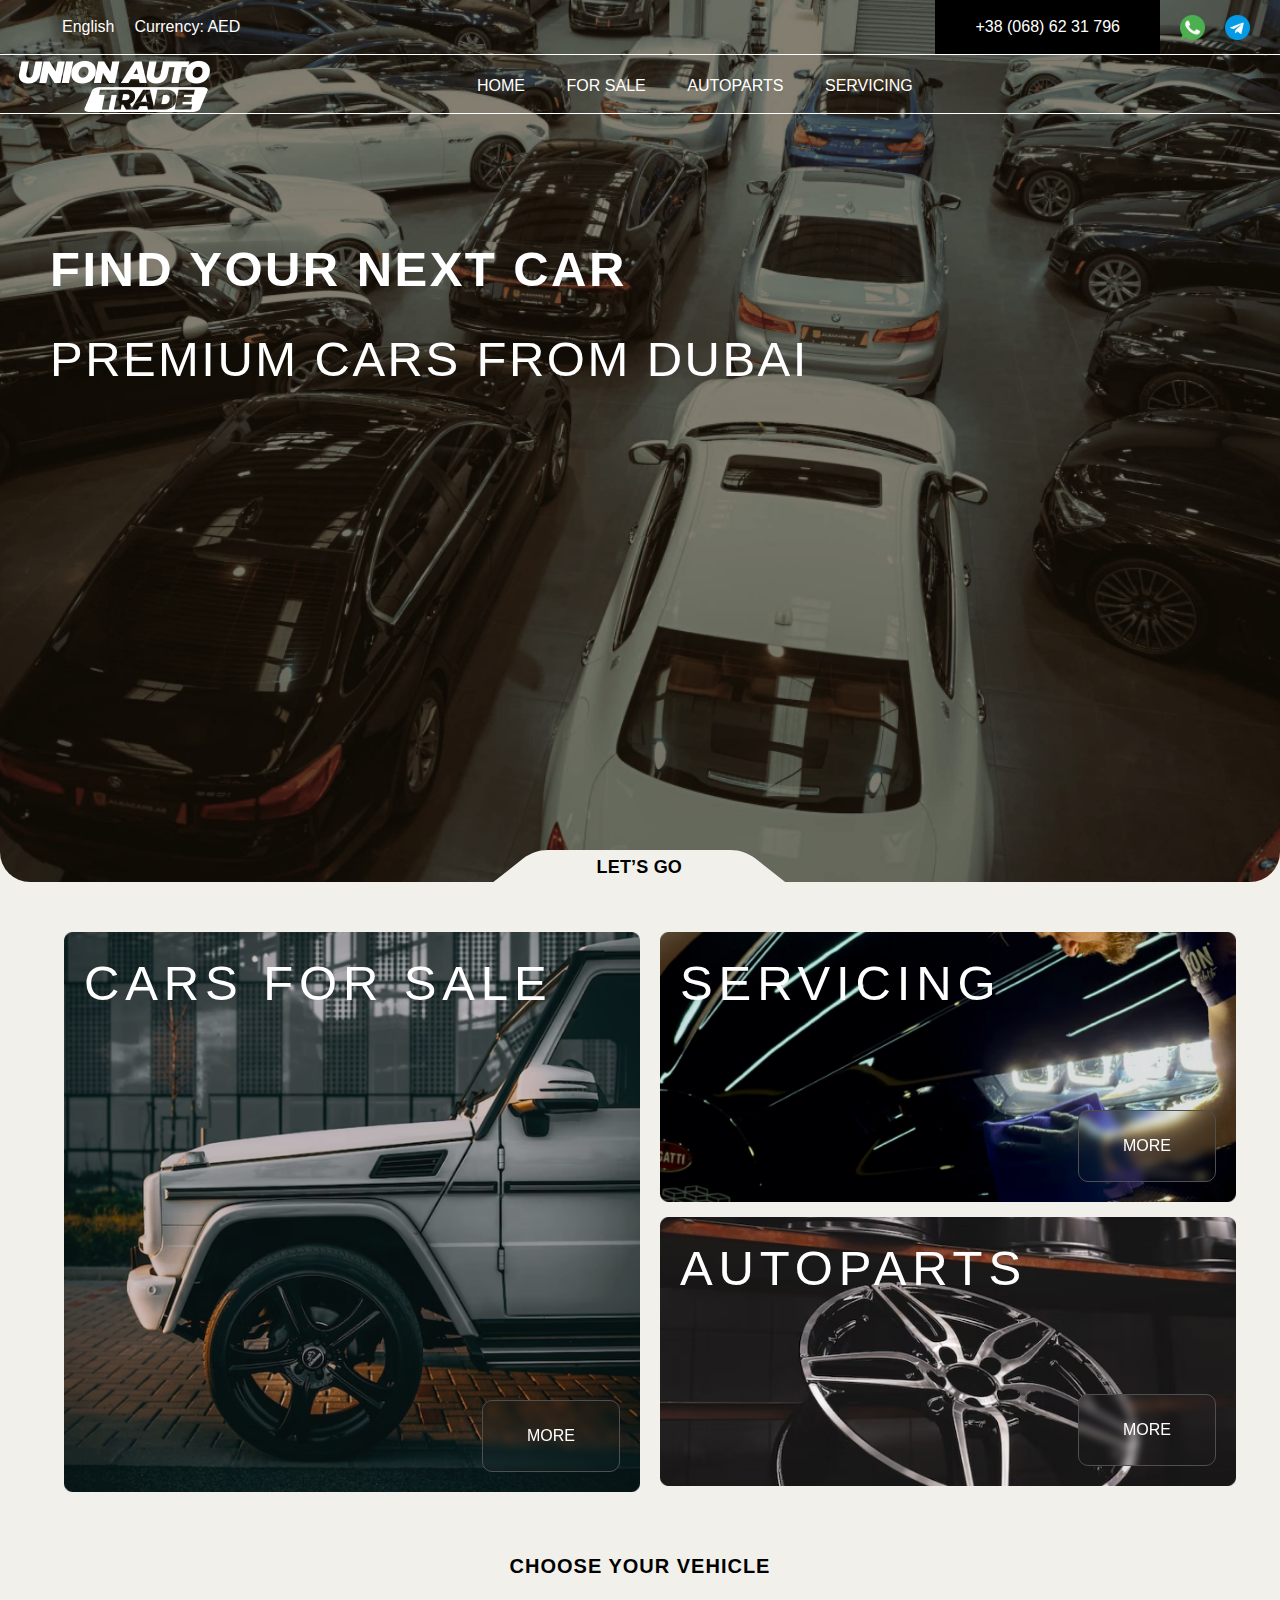
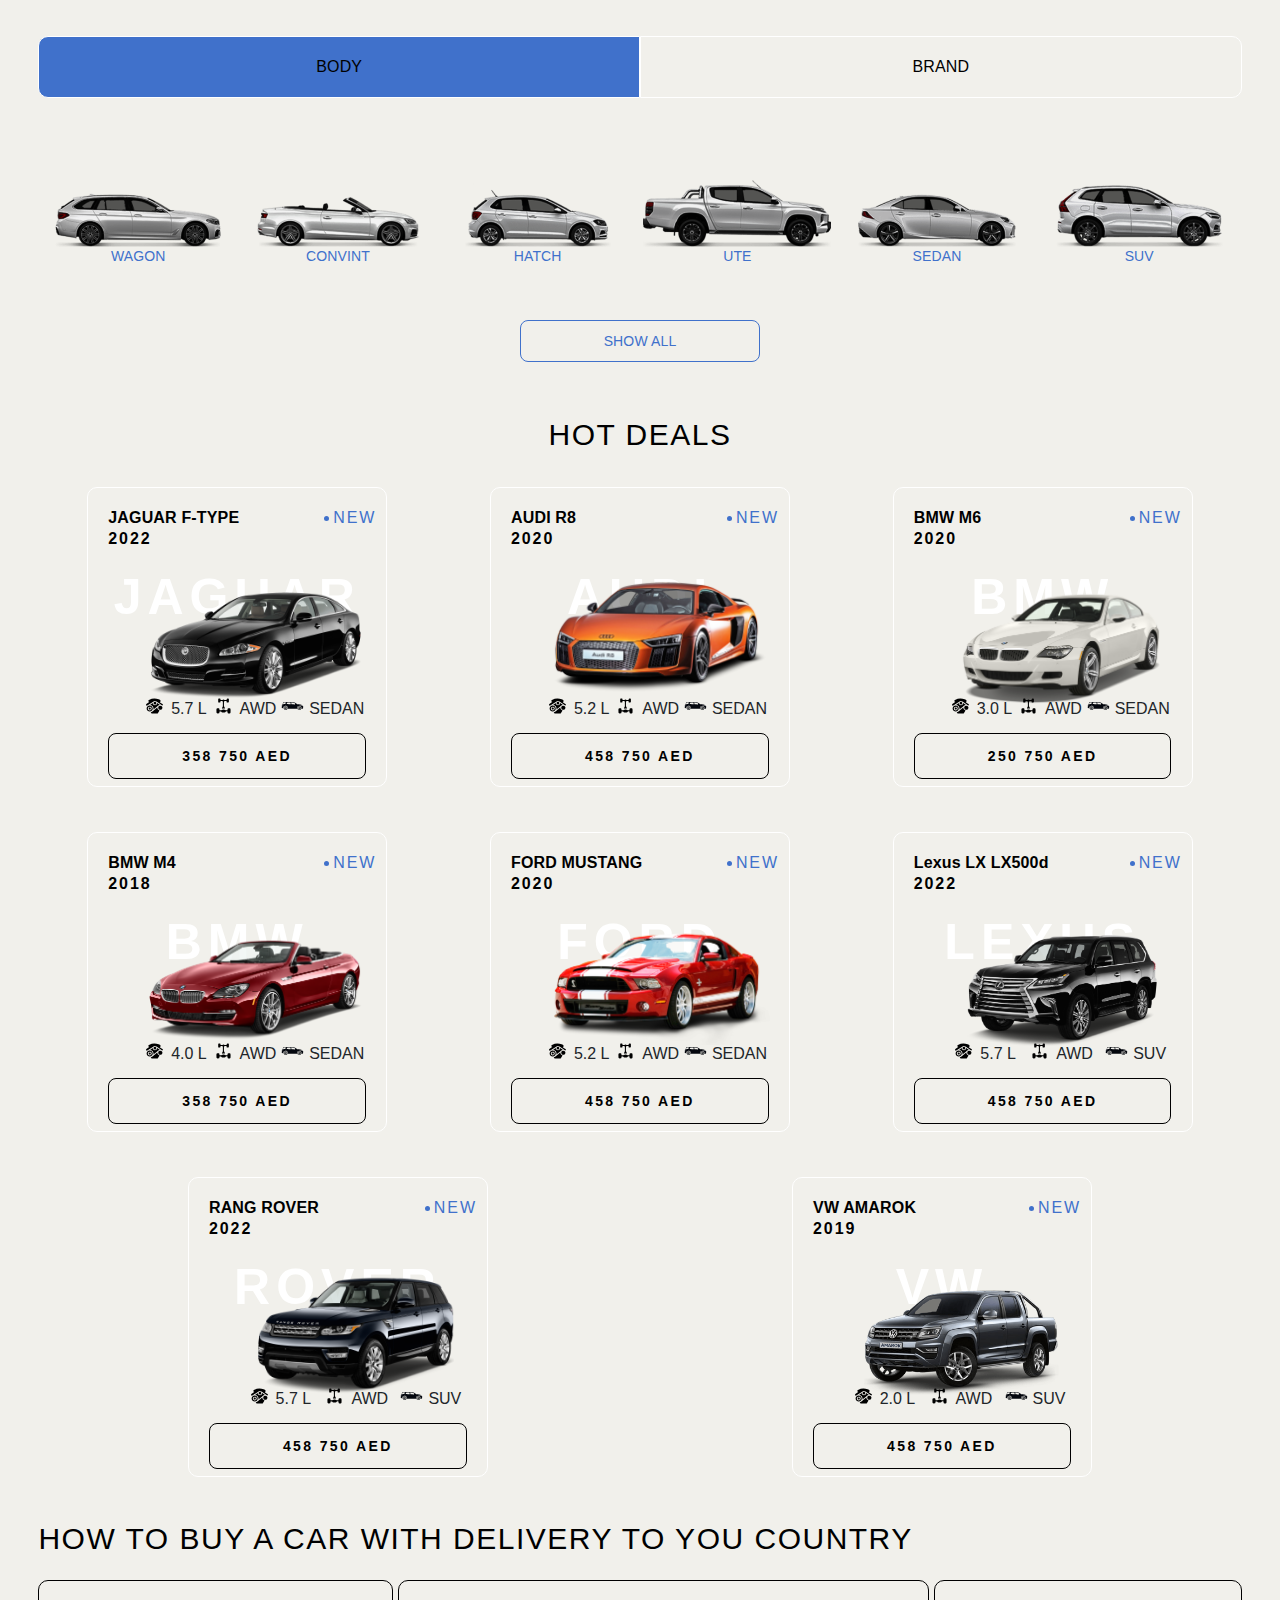
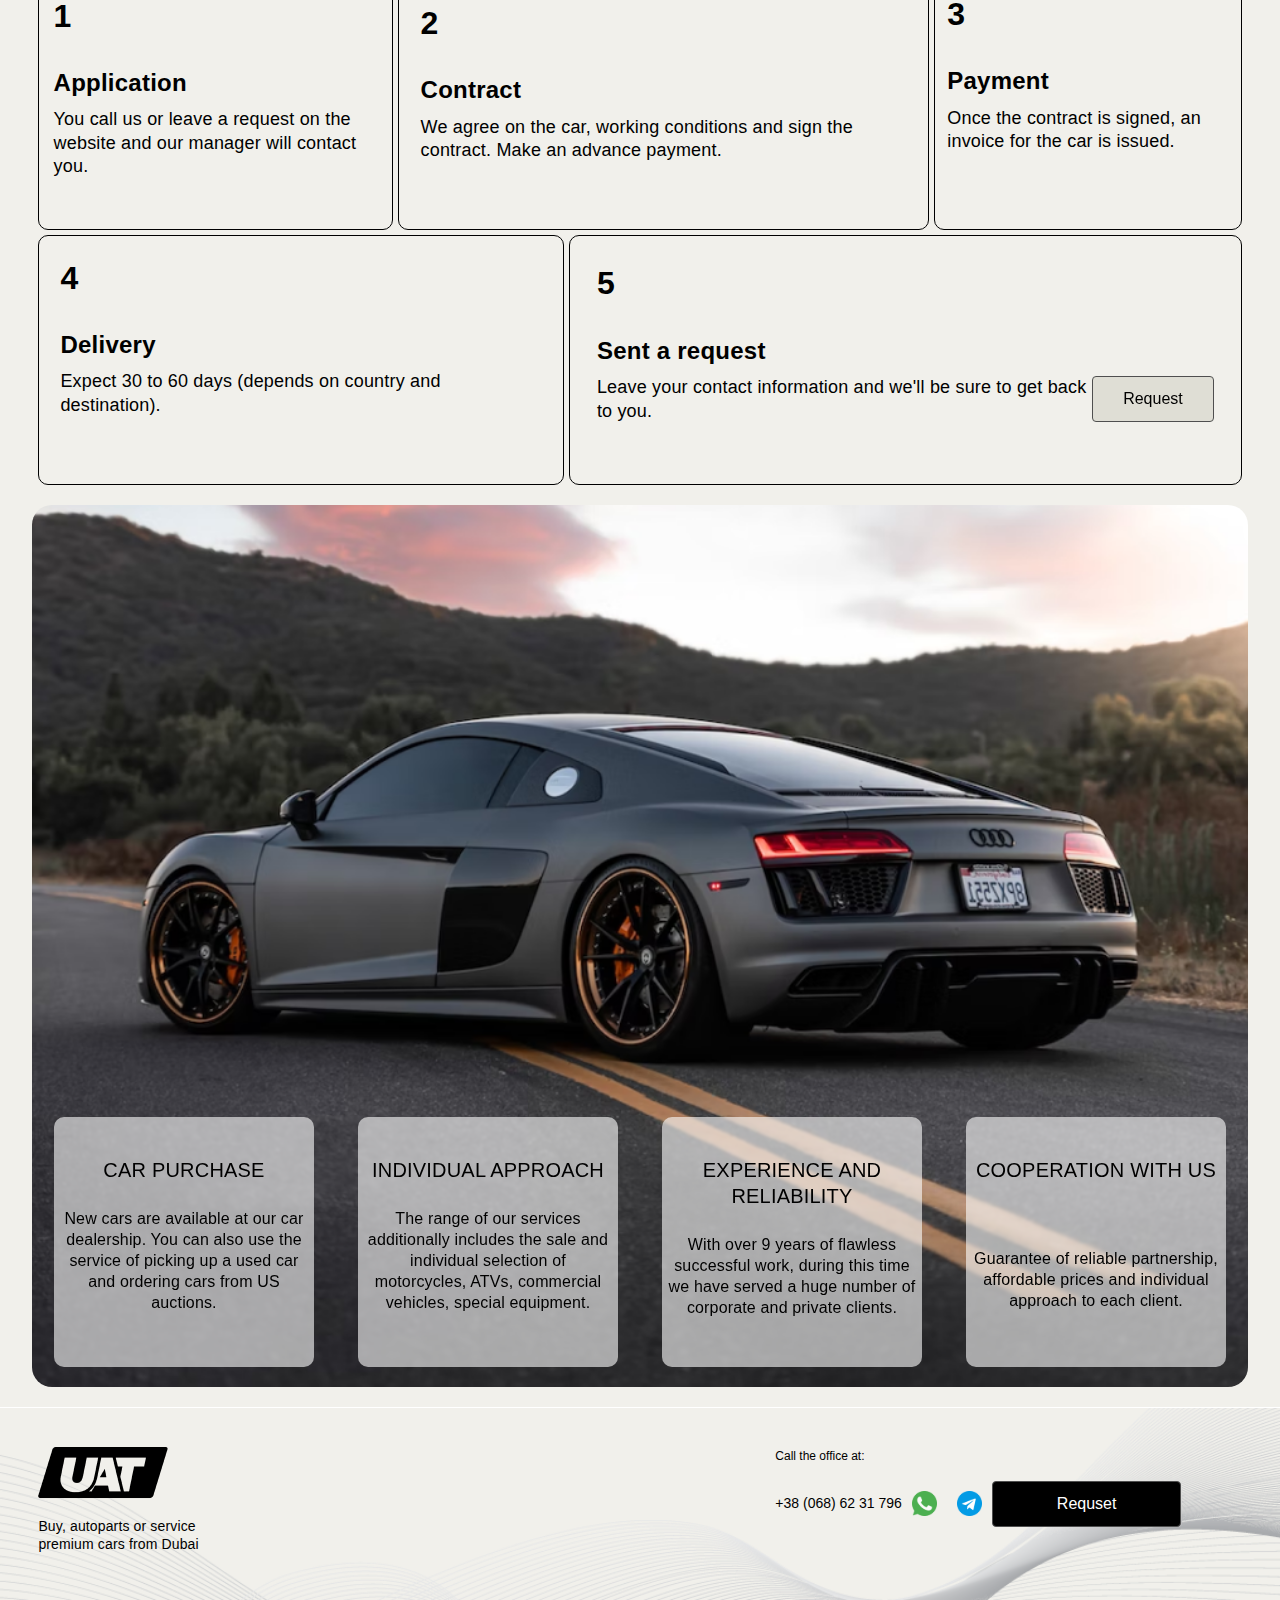
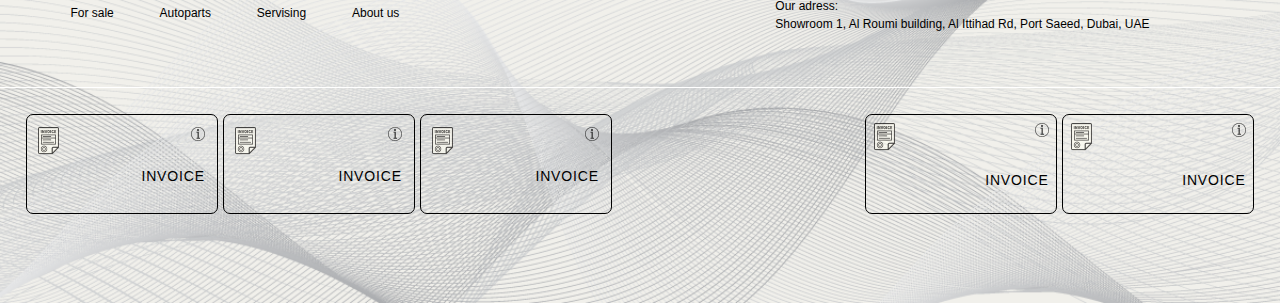
==== index.html @ e22a4a00 "upd" ====
<!DOCTYPE html>
<html lang="en">
  <head>
    <meta charset="UTF-8" />
    <meta name="viewport" content="width=device-width, initial-scale=1.0" />
    <title>Document</title>
    <link rel="stylesheet" href="./css/main.css" />
    <link rel="stylesheet" href="./bootstrap-5.0.2-dist/css/bootstrap.css" />
  </head>
  <body class="body_main">
    <!--Start first page  -->
    <div class="main_page">
      <!--start header  -->
      <header class="header_white">
        <div class="header_custom">
          <ul class="header_custom_nav">
            <li class="header_custom_item">English</li>
            <li class="header_custom_item">Currency: AED</li>
          </ul>
          <div class="header_custom_contact">
            <a class="custom_contact_number" href="tel:+380686231796"
              >+38 (068) 62 31 796</a
            >

            <img
              class="header_logo_whatsap"
              src="./image/main_baner/whatsapp_icon.svg"
              alt="WhatsAPP_logo"
            />
            <img
              class="header_logo_telegram"
              src="./image/main_baner/telegram_icon.svg"
              alt="Telegram_logo"
            />
          </div>
        </div>
        <div class="header_page">
          <nav class="navbar navbar-expand-lg navbar-light">
            <div class="container-fluid">
              <button
                class="navbar-toggler"
                type="button"
                data-bs-toggle="collapse"
                data-bs-target="#navbarTogglerDemo03"
                aria-controls="navbarTogglerDemo03"
                aria-expanded="false"
                aria-label="Переключатель навигации"
              >
                <span class="navbar-toggler-icon"></span>
              </button>
              <a class="navbar-brand" href="#"
                ><img src="./image/main_baner/header_logo.png" alt=""
              /></a>
              <div class="collapse navbar-collapse" id="navbarTogglerDemo03">
                <ul class="navbar-nav me-auto mb-2 mb-lg-0">
                  <li class="nav-item">
                    <a class="nav-link" href="./index.html">HOME</a>
                  </li>
                  <li class="nav-item">
                    <a class="nav-link" href="./for_sale.html">FOR SALE</a>
                  </li>
                  <li class="nav-item">
                    <a class="nav-link" href="./car_parts.html">AUTOPARTS</a>
                  </li>
                  <li class="nav-item">
                    <a class="nav-link" href="./servising.html">SERVICING</a>
                  </li>
                </ul>
              </div>
            </div>
          </nav>
        </div>
      </header>
      <!--The end of header  -->
      <section class="main_baner">
        <div class="div">
          <p class="main_baner_title">FIND YOUR NEXT CAR</p>
          <p class="main_baner_desc">PREMIUM CARS FROM DUBAI</p>
        </div>
        <div class="box">
          <div class="main_baner_box">
            <img
              class="main_baner_logo"
              src="./image/main_baner/logo.svg"
              alt=""
            />
            <p class="baner_logo_text">LET’S GO</p>
          </div>
        </div>
      </section>
    </div>
    <section class="second_baner">
      <div class="second_baner_card">
        <p class="second_baner_card_text">CARS FOR SALE</p>
        <a class="second_baner_card_btn" href="./for_sale.html">MORE</a>
        <img
          class="second_baner_card_img"
          src="./image/Second_section/GL.png"
          alt=""
        />
        <!-- <img
          class="second_baner_card_mobile"
          src="./image/Second_section/glmobile.png"
          alt=""
        /> -->
      </div>
      <div class="second_baner_card_box">
        <div class="second_baner_card">
          <p class="second_baner_card_text">SERVICING</p>
          <a class="second_baner_card_btn" href="./servising.html">MORE</a>
          <img
            class="second_baner_card_img"
            src="./image/Second_section/light.png"
            alt=""
          />
          <!-- <img
            class="second_baner_card_mobile"
            src="./image/Second_section/light_mob.png"
            alt=""
          /> -->
        </div>
        <div class="second_baner_card">
          <p class="second_baner_card_text">AUTOPARTS</p>
          <a class="second_baner_card_btn" href="./car_parts.html">MORE</a>
          <img
            class="second_baner_card_img"
            src="./image/Second_section/wheel.png"
            alt=""
          />
          <!-- <img
            class="second_baner_card_mobile"
            src="./image/Second_section/wheel_mob.png"
            alt=""
          /> -->
        </div>
      </div>
    </section>
    <!-- the end of first page -->
    <!-- start the second page -->
    <section class="choose_type">
      <p class="choose_type_title">CHOOSE YOUR VEHICLE</p>
      <div class="choose_type_nav">
        <a name="A1" class="choose_type_body" href="">BODY </a>
        <a class="choose_type_brand" href="">BRAND</a>
      </div>
      <div class="choose_type_body_box">
        <div class="body_type">
          <img
            class="body_type_img"
            src="./image/choose_you/wagon.png"
            alt=""
          />
          <p class="body_type_desc">WAGON</p>
        </div>
        <div class="body_type">
          <img
            class="body_type_img"
            src="./image/choose_you/cabri.png"
            alt=""
          />
          <p class="body_type_desc">CONVINT</p>
        </div>
        <div class="body_type">
          <img
            class="body_type_img"
            src="./image/choose_you/Hatch.png"
            alt=""
          />
          <p class="body_type_desc">HATCH</p>
        </div>
        <div class="body_type">
          <img class="body_type_img" src="./image/choose_you/HTE.png" alt="" />
          <p class="body_type_desc">UTE</p>
        </div>
        <div class="body_type">
          <img
            class="body_type_img"
            src="./image/choose_you/sedan.png"
            alt=""
          />
          <p class="body_type_desc">SEDAN</p>
        </div>
        <div class="body_type">
          <img class="body_type_img" src="./image/choose_you/suv.png" alt="" />
          <p class="body_type_desc">SUV</p>
        </div>
      </div>
      <!--  -->
      <a class="choose_type_btn" href="">SHOW ALL</a>
    </section>
    <!--  -->
    <!--  -->
    <!--  -->
    <section name="hot_deals" class="hot_deals">
      <p class="hot_deals_title">HOT DEALS</p>
      <div class="hot_deals_box">
        <!--  -->
        <div class="hot_deals_card">
          <p class="hot_deals_card_title">JAGUAR F-TYPE</p>
          <p class="hot_deals_card_year">2022</p>
          <p class="hot_deals_card_brand">JAGUAR</p>
          <img
            class="hot_deals_img"
            src="./image/hot_deals/jaguar.png"
            alt=""
          />
          <ul class="hot_deals_char">
            <li class="hot_deals_char_item1">5.7 L</li>
            <li class="hot_deals_char_item2">AWD</li>
            <li class="hot_deals_char_item3">SEDAN</li>
          </ul>
          <a class="hot_deals_btn" href="">358 750 AED</a>

          <div class="hot_deals_condition">
            <img
              class="hot_deals_cond_logo"
              src="./image/hot_deals/logo.svg"
              alt=""
            />
            <p class="hot_deals_cond_title">NEW</p>
          </div>
        </div>
        <!--  -->
        <div class="hot_deals_card">
          <p class="hot_deals_card_title">AUDI R8</p>
          <p class="hot_deals_card_year">2020</p>
          <p class="hot_deals_card_brand">AUDI</p>
          <img
            class="hot_deals_img"
            src="./image/hot_deals/audi-r8.png"
            alt=""
          />
          <ul class="hot_deals_char">
            <li class="hot_deals_char_item1">5.2 L</li>
            <li class="hot_deals_char_item2">AWD</li>
            <li class="hot_deals_char_item3">SEDAN</li>
          </ul>
          <a class="hot_deals_btn" href="./card_audi.html">458 750 AED</a>

          <div class="hot_deals_condition">
            <img
              class="hot_deals_cond_logo"
              src="./image/hot_deals/logo.svg"
              alt=""
            />
            <p class="hot_deals_cond_title">NEW</p>
          </div>
        </div>
        <!--  -->
        <div class="hot_deals_card">
          <p class="hot_deals_card_title">BMW M6</p>
          <p class="hot_deals_card_year">2020</p>
          <p class="hot_deals_card_brand">BMW</p>
          <img class="hot_deals_img" src="./image/hot_deals/BMW-6.png" alt="" />
          <ul class="hot_deals_char">
            <li class="hot_deals_char_item1">3.0 L</li>
            <li class="hot_deals_char_item2">AWD</li>
            <li class="hot_deals_char_item3">SEDAN</li>
          </ul>
          <a class="hot_deals_btn" href="">250 750 AED</a>

          <div class="hot_deals_condition">
            <img
              class="hot_deals_cond_logo"
              src="./image/hot_deals/logo.svg"
              alt=""
            />
            <p class="hot_deals_cond_title">NEW</p>
          </div>
        </div>
        <!--  -->
        <div class="hot_deals_card">
          <p class="hot_deals_card_title">BMW M4</p>
          <p class="hot_deals_card_year">2018</p>
          <p class="hot_deals_card_brand">BMW</p>
          <img
            class="hot_deals_img"
            src="./image/hot_deals/BMW m4.png"
            alt=""
          />
          <ul class="hot_deals_char">
            <li class="hot_deals_char_item1">4.0 L</li>
            <li class="hot_deals_char_item2">AWD</li>
            <li class="hot_deals_char_item3">SEDAN</li>
          </ul>
          <a class="hot_deals_btn" href="">358 750 AED</a>

          <div class="hot_deals_condition">
            <img
              class="hot_deals_cond_logo"
              src="./image/hot_deals/logo.svg"
              alt=""
            />
            <p class="hot_deals_cond_title">NEW</p>
          </div>
        </div>
        <!--  -->
        <div class="hot_deals_card">
          <p class="hot_deals_card_title">FORD MUSTANG</p>
          <p class="hot_deals_card_year">2020</p>
          <p class="hot_deals_card_brand">FORD</p>
          <img
            class="hot_deals_img"
            src="./image/hot_deals/MUSTANG.png"
            alt=""
          />
          <ul class="hot_deals_char">
            <li class="hot_deals_char_item1">5.2 L</li>
            <li class="hot_deals_char_item2">AWD</li>
            <li class="hot_deals_char_item3">SEDAN</li>
          </ul>
          <a class="hot_deals_btn" href="">458 750 AED</a>

          <div class="hot_deals_condition">
            <img
              class="hot_deals_cond_logo"
              src="./image/hot_deals/logo.svg"
              alt=""
            />
            <p class="hot_deals_cond_title">NEW</p>
          </div>
        </div>
        <!--  -->
        <div class="hot_deals_card">
          <p class="hot_deals_card_title">Lexus LX LX500d</p>
          <p class="hot_deals_card_year">2022</p>
          <p class="hot_deals_card_brand">LEXUS</p>
          <img class="hot_deals_img" src="./image/hot_deals/LEXUS.png" alt="" />
          <ul class="hot_deals_char">
            <li class="hot_deals_char_item1">5.7 L</li>
            <li class="hot_deals_char_item2">AWD</li>
            <li class="hot_deals_char_item3">SUV</li>
          </ul>
          <a class="hot_deals_btn" href="./card_lexus.html">458 750 AED</a>

          <div class="hot_deals_condition">
            <img
              class="hot_deals_cond_logo"
              src="./image/hot_deals/logo.svg"
              alt=""
            />
            <p class="hot_deals_cond_title">NEW</p>
          </div>
        </div>
        <!--  -->
        <div class="hot_deals_card">
          <p class="hot_deals_card_title">RANG ROVER</p>
          <p class="hot_deals_card_year">2022</p>
          <p class="hot_deals_card_brand">ROVER</p>
          <img class="hot_deals_img" src="./image/hot_deals/REN2.png" alt="" />
          <ul class="hot_deals_char">
            <li class="hot_deals_char_item1">5.7 L</li>
            <li class="hot_deals_char_item2">AWD</li>
            <li class="hot_deals_char_item3">SUV</li>
          </ul>
          <a class="hot_deals_btn" href="">458 750 AED</a>

          <div class="hot_deals_condition">
            <img
              class="hot_deals_cond_logo"
              src="./image/hot_deals/logo.svg"
              alt=""
            />
            <p class="hot_deals_cond_title">NEW</p>
          </div>
        </div>
        <!--  -->
        <div class="hot_deals_card">
          <p class="hot_deals_card_title">VW AMAROK</p>
          <p class="hot_deals_card_year">2019</p>
          <p class="hot_deals_card_brand">VW</p>
          <img
            class="hot_deals_img"
            src="./image/hot_deals/aMAROK.png"
            alt=""
          />
          <ul class="hot_deals_char">
            <li class="hot_deals_char_item1">2.0 L</li>
            <li class="hot_deals_char_item2">AWD</li>
            <li class="hot_deals_char_item3">SUV</li>
          </ul>
          <a class="hot_deals_btn" href="">458 750 AED</a>

          <div class="hot_deals_condition">
            <img
              class="hot_deals_cond_logo"
              src="./image/hot_deals/logo.svg"
              alt=""
            />
            <p class="hot_deals_cond_title">NEW</p>
          </div>
        </div>
      </div>
    </section>
    <!--  -->
    <!--  -->
    <!--  -->
    <section class="masseratti">
      <!-- <h1>hello</h1> -->
      <!-- <img class="maseratti" src="./image/maseratti/1.jpg" alt="" /> -->
    </section>
    <section class="buyer_conditions">
      <p class="buyer_conditions_title">
        How to buy a car with delivery to YOU country
      </p>

      <div class="buyer_conditions_box">
        <div class="buyer_conditions_card1">
          <p class="buyer_conditions_card_num">1</p>
          <p class="buyer_conditions_card_title">Application</p>
          <p class="buyer_conditions_card_desc">
            You call us or leave a request on the website and our manager will
            contact you.
          </p>
        </div>
        <div class="buyer_conditions_card2">
          <p class="buyer_conditions_card_num">2</p>
          <p class="buyer_conditions_card_title">Contract</p>
          <p class="buyer_conditions_card_desc">
            We agree on the car, working conditions and sign the contract. Make
            an advance payment.
          </p>
        </div>
        <div class="buyer_conditions_card3">
          <p class="buyer_conditions_card_num">3</p>
          <p class="buyer_conditions_card_title">Payment</p>
          <p class="buyer_conditions_card_desc">
            Once the contract is signed, an invoice for the car is issued.
          </p>
        </div>
        <div class="buyer_conditions_card4">
          <p class="buyer_conditions_card_num">4</p>
          <p class="buyer_conditions_card_title">Delivery</p>
          <p class="buyer_conditions_card_desc">
            Expect 30 to 60 days (depends on country and destination).
          </p>
        </div>
        <div class="buyer_conditions_card5">
          <p class="buyer_conditions_card_num">5</p>
          <p class="buyer_conditions_card_title">Sent a request</p>
          <div class="buyer_conditions_card_nav">
            <p class="buyer_conditions_card_desc">
              Leave your contact information and we'll be sure to get back to
              you.
            </p>
            <!-- <a class="card_nav_btn" href="">LEAVE A REQUEST</a> -->
            <!--  -->
            <div class="form_register">
              <button
                type="button"
                class="btn btn-primary"
                data-bs-toggle="modal"
                data-bs-target="#exampleModal"
                data-bs-whatever="@fat"
              >
                Request
              </button>

              <div
                class="modal fade"
                id="exampleModal"
                tabindex="-1"
                aria-labelledby="exampleModalLabel"
                aria-hidden="true"
              >
                <div class="modal-dialog">
                  <div class="modal-content">
                    <div class="modal-header">
                      <h5 class="modal-title" id="exampleModalLabel">
                        <img src="./image/footer/uat trade 2 3.png" alt="" />
                      </h5>
                      <button
                        type="button"
                        class="btn-close"
                        data-bs-dismiss="modal"
                        aria-label="Закрыть"
                      ></button>
                    </div>
                    <div class="modal-body">
                      <form class="form_valid">
                        <input
                          class="input"
                          type="text"
                          placeholder="Name"
                          required
                          pattern="^[а-яА-Я]+$"
                        />
                        <input
                          class="input"
                          type="text"
                          placeholder="+380__ __ __ ___"
                          required
                          pattern="^\+380\d{9}$"
                        />

                        <input
                          type="email"
                          placeholder="Enter email address"
                          minlength="6"
                          maxlength="26"
                          pattern="^[^@]+@[^@]+\.[^@]+$"
                          required
                        />

                        <button class="input_btn">Request</button>
                      </form>
                    </div>
                  </div>
                </div>
              </div>
            </div>
            <!--  -->
          </div>
        </div>
      </div>
    </section>
    <section class="other_conditions">
      <div class="other_conditions_destop">
        <div class="other_conditions_box">
          <p class="other_conditions_title">CAR PURCHASE</p>
          <p class="other_conditions_desc">
            New cars are available at our car dealership. You can also use the
            service of picking up a used car and ordering cars from US auctions.
          </p>
        </div>
        <div class="other_conditions_box">
          <p class="other_conditions_title">INDIVIDUAL APPROACH</p>
          <p class="other_conditions_desc">
            The range of our services additionally includes the sale and
            individual selection of motorcycles, ATVs, commercial vehicles,
            special equipment.
          </p>
        </div>
        <div class="other_conditions_box">
          <p class="other_conditions_title">EXPERIENCE AND RELIABILITY</p>
          <p class="other_conditions_desc">
            With over 9 years of flawless successful work, during this time we
            have served a huge number of corporate and private clients.
          </p>
        </div>
        <div class="other_conditions_box">
          <p class="other_conditions_title">COOPERATION WITH US</p>
          <p class="other_conditions_desc">
            Guarantee of reliable partnership, affordable prices and individual
            approach to each client.
          </p>
        </div>
      </div>
      <div class="other_conditions_mobile">
        <div class="accordion" id="accordionExample">
          <div class="accordion-item">
            <h2 class="accordion-header" id="headingOne">
              <button
                class="accordion-button"
                type="button"
                data-bs-toggle="collapse"
                data-bs-target="#collapseOne"
                aria-expanded="false"
                aria-controls="collapseOne"
              >
                CAR PURCHASE
              </button>
            </h2>
            <div
              id="collapseOne"
              class="accordion-collapse collapse"
              aria-labelledby="headingOne"
              data-bs-parent="#accordionExample"
            >
              <div class="accordion-body">
                New cars are available at our car dealership. You can also use
                the service of picking up a used car and ordering cars from US
                auctions.
              </div>
            </div>
          </div>
          <div class="accordion-item">
            <h2 class="accordion-header" id="headingTwo">
              <button
                class="accordion-button collapsed"
                type="button"
                data-bs-toggle="collapse"
                data-bs-target="#collapseTwo"
                aria-expanded="false"
                aria-controls="collapseTwo"
              >
                INDIVIDUAL APPROACH
              </button>
            </h2>
            <div
              id="collapseTwo"
              class="accordion-collapse collapse"
              aria-labelledby="headingTwo"
              data-bs-parent="#accordionExample"
            >
              <div class="accordion-body">
                The range of our services additionally includes the sale and
                individual selection of motorcycles, ATVs, commercial vehicles,
                special equipment.
              </div>
            </div>
          </div>
          <div class="accordion-item">
            <h2 class="accordion-header" id="headingTwo">
              <button
                class="accordion-button collapsed"
                type="button"
                data-bs-toggle="collapse"
                data-bs-target="#collapseTwo"
                aria-expanded="false"
                aria-controls="collapseTwo"
              >
                EXPERIENCE
              </button>
            </h2>
            <div
              id="collapseTwo"
              class="accordion-collapse collapse"
              aria-labelledby="headingTwo"
              data-bs-parent="#accordionExample"
            >
              <div class="accordion-body">
                With over 9 years of flawless successful work, during this time
                we have served a huge number of corporate and private clients.
              </div>
            </div>
          </div>
          <div class="accordion-item">
            <h2 class="accordion-header" id="headingThree">
              <button
                class="accordion-button collapsed"
                type="button"
                data-bs-toggle="collapse"
                data-bs-target="#collapseThree"
                aria-expanded="false"
                aria-controls="collapseThree"
              >
                COOPERATION
              </button>
            </h2>
            <div
              id="collapseThree"
              class="accordion-collapse collapse"
              aria-labelledby="headingThree"
              data-bs-parent="#accordionExample"
            >
              <div class="accordion-body">
                Guarantee of reliable partnership, affordable prices and
                individual approach to each client.
              </div>
            </div>
          </div>
        </div>
      </div>
    </section>
    <footer class="footer">
      <div class="footer_information">
        <div class="footer_information_nav">
          <img
            class="footer_information_logo"
            src="./image/footer/uat trade 2 3.png"
            alt=""
          />
          <p class="footer_information_desc">
            Buy, autoparts or service <br />premium cars from Dubai
          </p>
          <ul class="footer_information_nav">
            <li class="footer_nav_item">
              <a href="./for_sale.html"> For sale</a>
            </li>
            <li class="footer_nav_item">
              <a href="./car_parts.html">Autoparts</a>
            </li>
            <li class="footer_nav_item">
              <a href="./servising.html">Servising</a>
            </li>
            <li class="footer_nav_item"><a href="./index.html">About us</a></li>
          </ul>
        </div>
        <div class="footer_contact">
          <p class="footer_contact_text">Call the office at:</p>
          <div class="footer_custom_contact">
            <p class="footer_contact_number">+38 (068) 62 31 796</p>
            <img
              class="footer_logo_whatsap"
              src="./image/main_baner/whatsapp_icon.svg"
              alt="WhatsAPP_logo"
            />
            <img
              class="footer_logo_telegram"
              src="./image/main_baner/telegram_icon.svg"
              alt="Telegram_logo"
            />
            <div class="form_register_footer">
              <button
                type="button"
                class="btn btn-primary"
                data-bs-toggle="modal"
                data-bs-target="#exampleModal"
                data-bs-whatever="@fat"
                class="card_nav_btn"
              >
                Requset
              </button>

              <div
                class="modal fade"
                id="exampleModal"
                tabindex="-1"
                aria-labelledby="exampleModalLabel"
                aria-hidden="true"
              >
                <div class="modal-dialog">
                  <div class="modal-content">
                    <div class="modal-header">
                      <h5 class="modal-title" id="exampleModalLabel">
                        <img src="./image/footer/uat trade 2 3.png" alt="" />
                      </h5>
                      <button
                        type="button"
                        class="btn-close"
                        data-bs-dismiss="modal"
                        aria-label="Закрыть"
                      ></button>
                    </div>
                    <!--  -->
                    <div class="modal-body">
                      <!--  -->
                      <form class="form_valid">
                        <input
                          class="input"
                          type="text"
                          placeholder="Name"
                          required
                          pattern="^[а-яА-Я]+$"
                        />
                        <input
                          class="input"
                          type="text"
                          placeholder="+380__ __ __ ___"
                          required
                          pattern="^\+380\d{8}$"
                        />

                        <input
                          type="email"
                          placeholder="Enter email address"
                          minlength="6"
                          maxlength="26"
                          pattern="^[^@]+@[^@]+\.[^@]+$"
                          required
                        />

                        <button class="input_btn">Request</button>
                      </form>
                      <!--  -->
                    </div>
                  </div>
                </div>
              </div>
            </div>
          </div>
          <p class="footer_contact_addres">
            Our adress: <br />
            Showroom 1, Al Roumi building, Al Ittihad Rd, Port Saeed, Dubai, UAE
          </p>
        </div>
      </div>
      <div class="footer_card_box">
        <div class="footer_card_payment">
          <div class="footer_card">
            <div class="footer_logo_box">
              <img
                class="footer_invoice_logo"
                src="./image/footer/image 7.png"
                alt=""
              />
              <img
                class="footer_info_logo"
                src="./image/footer/image 10.png"
                alt=""
              />
            </div>
            <p class="footer_card_title">INVOICE</p>
          </div>
          <div class="footer_card">
            <div class="footer_logo_box">
              <img
                class="footer_invoice_logo"
                src="./image/footer/image 7.png"
                alt=""
              />
              <img
                class="footer_info_logo"
                src="./image/footer/image 10.png"
                alt=""
              />
            </div>
            <p class="footer_card_title">INVOICE</p>
          </div>
          <div class="footer_card">
            <div class="footer_logo_box">
              <img
                class="footer_invoice_logo"
                src="./image/footer/image 7.png"
                alt=""
              />
              <img
                class="footer_info_logo"
                src="./image/footer/image 10.png"
                alt=""
              />
            </div>
            <p class="footer_card_title">INVOICE</p>
          </div>
        </div>
        <!--  -->
        <!--  -->
        <div class="footer_card_app">
          <!--  -->
          <!--  -->
          <div class="footer_card">
            <div class="footer_logo_box">
              <img
                class="footer_invoice_logo"
                src="./image/footer/image 7.png"
                alt=""
              />
              <img
                class="footer_info_logo"
                src="./image/footer/image 10.png"
                alt=""
              />
            </div>
            <p class="footer_card_title">INVOICE</p>
          </div>
          <!--  -->
          <!--  -->
          <div class="footer_card">
            <div class="footer_logo_box">
              <img
                class="footer_invoice_logo"
                src="./image/footer/image 7.png"
                alt=""
              />
              <img
                title="ghhhh"
                class="footer_info_logo"
                src="./image/footer/image 10.png"
                alt=""
              />
            </div>
            <p class="footer_card_title">INVOICE</p>
          </div>
          <!--  -->
        </div>
      </div>
    </footer>
    <script src="./bootstrap-5.0.2-dist/js/bootstrap.js"></script>
  </body>
</html>
---- css/main.css ----
@charset "UTF-8";
@import url("https://fonts.cdnfonts.com/css/eurostile-extended");
* {
  list-style: none;
  padding: 0;
  margin: 0;
  box-sizing: border-box !important;
  list-style-type: none !important;
  text-decoration: none !important;
}

.other_conditions .accordion {
  width: 100vw;
}
.other_conditions .accordion-item {
  -webkit-backdrop-filter: blur(4px);
          backdrop-filter: blur(4px);
  background-color: rgba(255, 255, 255, 0.01);
  border: 1px solid #4f4f4f;
}
.other_conditions .accordion-button:not(.collapsed) {
  color: white;
  -webkit-backdrop-filter: blur(4px);
          backdrop-filter: blur(4px);
  background-color: rgba(87, 83, 83, 0.01);
  box-shadow: none;
}
.other_conditions .accordion-button {
  position: relative;
  display: flex;
  align-items: center;
  width: 100%;
  padding: 1rem 1.25rem;
  font-size: 1rem;
  color: white;
  text-align: center;
  -webkit-backdrop-filter: blur(4px);
          backdrop-filter: blur(4px);
  background-color: rgba(81, 80, 75, 0.1);
  border: 0;
}
.other_conditions .accordion-body {
  color: white;
  text-align: left;
}

.acordeon_filter_for_sale .accordion {
  width: 100vw;
}
.acordeon_filter_for_sale .accordion-item {
  -webkit-backdrop-filter: blur(4px);
          backdrop-filter: blur(4px);
  background-color: rgba(255, 255, 255, 0.01);
  border: 1px solid #4f4f4f;
}
.acordeon_filter_for_sale .accordion-button:not(.collapsed) {
  color: black;
  -webkit-backdrop-filter: blur(4px);
          backdrop-filter: blur(4px);
  background-color: rgba(87, 83, 83, 0.01);
  box-shadow: none;
}
.acordeon_filter_for_sale .accordion-button {
  position: relative;
  display: flex;
  align-items: center;
  width: 100%;
  padding: 1rem 1.25rem;
  font-size: 1rem;
  color: black;
  text-align: center;
  -webkit-backdrop-filter: blur(4px);
          backdrop-filter: blur(4px);
  background-color: rgba(81, 80, 75, 0.1);
  border: 0;
}
.acordeon_filter_for_sale .accordion-body {
  color: black;
  text-align: left;
}

.main_goods_card .r-30 {
  border-radius: 30px;
}
.main_goods_card .carousel-control-prev {
  top: 80%;
  left: 75%;
  width: 50px;
  height: 30px;
  background: #4f4f4f;
  opacity: 0.5;
}
.main_goods_card .carousel-control-next {
  top: 80%;
  right: 5%;
  width: 50px;
  height: 30px;
  background: #4f4f4f;
  opacity: 0.5;
}

.form_register .form_valid, .form_register_footer .form_valid {
  display: flex;
  flex-direction: column;
  align-items: end;
}
.form_register .form_valid .input_btn, .form_register_footer .form_valid .input_btn {
  cursor: pointer;
  border: 1px solid black;
  border-radius: 10px;
  color: white;
  -webkit-backdrop-filter: blur(4px);
          backdrop-filter: blur(4px);
  background-color: rgba(255, 255, 255, 0.01);
  padding: 10px 25px;
}
.form_register .form_valid input, .form_register_footer .form_valid input {
  width: 100%;
  outline: none;
  margin: 10px 0;
  border: 1px solid black !important;
  border-radius: 10px;
  padding: 20px 0px 20px 25px;
  font-style: "Eurostile Extended", sans-serif !important;
}
.form_register .form_valid input:focus, .form_register_footer .form_valid input:focus {
  box-shadow: 0 10px 10px -10px, 0 10px 10px -10px black;
}
.form_register .form_valid input:valid, .form_register_footer .form_valid input:valid {
  border: 2px solid green !important;
}
.form_register .form_valid input:focus:invalid, .form_register_footer .form_valid input:focus:invalid {
  border: 2px solid #e30a17 !important;
}
.form_register .modal-title, .form_register_footer .modal-title {
  color: white;
}
.form_register .btn, .form_register_footer .btn {
  color: black !important;
  background-color: #f1f0eb !important;
  border: 1px solid transparent;
}
.form_register .btn-primary, .form_register_footer .btn-primary {
  color: black !important;
  -webkit-backdrop-filter: blur(6px) !important;
          backdrop-filter: blur(6px) !important;
  background-color: rgba(153, 149, 127, 0.2) !important;
  border-color: black;
  border: 1px solid #4f4f4f !important;
  padding: 10px 30px !important;
}
.form_register .btn-close, .form_register_footer .btn-close {
  box-sizing: content-box;
  width: 1em;
  height: 1em;
  padding: 0.25em 0.25em;
  color: white !important;
  border: 0;
  border-radius: 0.25rem;
  opacity: 1;
}
.form_register .modal-content, .form_register_footer .modal-content {
  display: flex;
  flex-direction: column;
  width: 100%;
  -webkit-backdrop-filter: blur(4px) !important;
          backdrop-filter: blur(4px) !important;
  background-color: rgba(81, 80, 75, 0.2) !important;
  border: 1px solid rgba(0, 0, 0, 0.2);
  border-radius: 30px;
}

.form_register_footer .btn {
  color: white !important;
  background-color: black !important;
}
.form_register_footer .btn-primary {
  color: white !important;
  padding: 10px 5vw !important;
}

.body_main {
  display: grid;
  grid-template-columns: 1fr;
  background-color: #f1f0eb;
  font-family: "Eurostile Extended", sans-serif !important;
}

.main_page, .main_page_sale {
  display: grid;
  grid-template-rows: 116px auto;
  color: white;
  background-image: url(../image/main_baner/bg_mai_section.png);
  background-repeat: no-repeat;
  background-size: cover;
  background-position: center;
  width: 100%;
  height: 98vh;
  border-radius: 0 0 30px 30px;
  overflow-x: hidden;
  overflow-y: hidden;
}
.main_page .main_baner, .main_page_sale .main_baner {
  display: flex;
  flex-direction: column;
  justify-content: space-between;
  width: 100vw;
  padding: 117px 50px 0 50px;
  position: relative;
}
.main_page .main_baner .main_baner_title, .main_page_sale .main_baner .main_baner_title {
  font-weight: 800;
  font-size: 49px;
  letter-spacing: 0.05em;
  color: white;
}
.main_page .main_baner .main_baner_desc, .main_page_sale .main_baner .main_baner_desc {
  font-weight: 500;
  font-size: 49px;
  letter-spacing: 0.05em;
  color: white;
}
.main_page .main_baner .box, .main_page_sale .main_baner .box {
  align-self: center;
  position: absolute;
  bottom: -20px;
}
.main_page .main_baner .box .main_baner_box, .main_page_sale .main_baner .box .main_baner_box {
  width: 364px;
  position: relative;
}
.main_page .main_baner .box .main_baner_box .baner_logo_text, .main_page_sale .main_baner .box .main_baner_box .baner_logo_text {
  position: absolute;
  bottom: 5px;
  right: 140px;
  font-weight: 700;
  font-size: 18px;
  letter-spacing: 0.01em;
  color: black;
}

@media (max-width: 999px) {
  .main_page, .main_page_sale {
    height: 98vh;
    width: 100vw;
  }
  .main_page .main_baner, .main_page_sale .main_baner {
    padding: 50px 10px 0 10px;
  }
  .main_page .main_baner .main_baner_title, .main_page_sale .main_baner .main_baner_title {
    font-size: 40px;
    text-align: center;
    z-index: -1;
  }
  .main_page .main_baner .main_baner_desc, .main_page_sale .main_baner .main_baner_desc {
    font-size: 40px;
    text-align: center;
  }
  .main_page .main_baner .box, .main_page_sale .main_baner .box {
    align-self: center;
    position: absolute;
    bottom: -20px;
  }
  .main_page .main_baner .box .main_baner_box, .main_page_sale .main_baner .box .main_baner_box {
    width: 300px;
    transform: translateX(-10%);
  }
  .main_page .main_baner .box .main_baner_box .baner_logo_text, .main_page_sale .main_baner .box .main_baner_box .baner_logo_text {
    right: 67px;
  }
}
@media (max-width: 606px) {
  .main_page, .main_page_sale {
    height: 98vh;
  }
  .main_page .main_baner, .main_page_sale .main_baner {
    padding: 50px 20px 0 20px;
  }
  .main_page .main_baner .main_baner_title, .main_page_sale .main_baner .main_baner_title {
    font-size: 40px;
    text-align: center;
    z-index: -1;
  }
  .main_page .main_baner .main_baner_desc, .main_page_sale .main_baner .main_baner_desc {
    font-size: 40px;
    text-align: center;
  }
  .main_page .main_baner .box, .main_page_sale .main_baner .box {
    align-self: center;
    position: absolute;
    bottom: -20px;
  }
  .main_page .main_baner .box .main_baner_box, .main_page_sale .main_baner .box .main_baner_box {
    width: 300px;
    transform: translateX(-10%);
  }
  .main_page .main_baner .box .main_baner_box .baner_logo_text, .main_page_sale .main_baner .box .main_baner_box .baner_logo_text {
    right: 67px;
  }
}
.second_baner {
  width: 100%;
  display: grid;
  justify-self: center;
  grid-template-columns: 50% 50%;
  gap: 0 20px;
  padding: 0 5%;
  margin-top: 50px;
}
.second_baner .second_baner_card {
  position: relative;
  height: -moz-fit-content;
  height: fit-content;
}
.second_baner .second_baner_card .second_baner_card_text {
  position: absolute;
  font-weight: 400;
  font-size: 49px;
  letter-spacing: 0.12em;
  color: white;
  top: 20px;
  left: 20px;
  line-height: 130%;
}
.second_baner .second_baner_card .second_baner_card_btn {
  position: absolute;
  bottom: 20px;
  right: 20px;
  border: 1px solid #4f4f4f;
  border-radius: 10px;
  padding: 10px;
  padding: 23px 44px;
  -webkit-backdrop-filter: blur(4px);
          backdrop-filter: blur(4px);
  background-color: rgba(255, 255, 255, 0.01);
  color: white;
  text-decoration: none;
}
.second_baner .second_baner_card .second_baner_card_mobile {
  width: 100%;
}
.second_baner .second_baner_card .second_baner_card_img {
  width: 100%;
}
.second_baner .second_baner_card_box .second_baner_card {
  margin-bottom: 15px;
}

@media (max-width: 999px) {
  .second_baner .second_baner_card {
    position: relative;
    height: -moz-fit-content;
    height: fit-content;
    margin-bottom: 10px;
  }
  .second_baner .second_baner_card .second_baner_card_text {
    font-size: 20px;
  }
  .second_baner .second_baner_card .second_baner_card_btn {
    padding: 10px 20px;
  }
}
@media (max-width: 607px) {
  .second_baner {
    width: 100%;
    display: grid;
    justify-self: center;
    grid-template-columns: 1fr;
    grid-template-rows: 1fr;
    gap: 0 20px;
    padding: 0;
    margin-top: 10px;
  }
  .second_baner .second_baner_card {
    position: relative;
    height: -moz-fit-content;
    height: fit-content;
    margin-bottom: 10px;
  }
  .second_baner .second_baner_card .second_baner_card_text {
    font-size: 20px;
  }
}
.choose_type {
  display: grid;
  margin-top: 50px;
}
.choose_type .choose_type_title {
  font-weight: 700;
  font-size: 20px;
  letter-spacing: 0.05em;
  color: black;
  letter-spacing: 0.05em;
  text-transform: uppercase;
  text-align: center;
}
.choose_type .choose_type_nav {
  display: grid;
  grid-template-columns: 50% 50%;
  padding: 3%;
  gap: 0;
}
.choose_type .choose_type_nav .choose_type_body:hover .choose_type_body_box {
  display: none;
}
.choose_type .choose_type_nav .choose_type_body {
  border-radius: 10px 0px 0px 10px;
  width: auto;
  height: auto;
  text-align: center;
  font-weight: 400;
  font-size: 16px;
  line-height: 130%;
  background-color: #4071cb;
}
.choose_type .choose_type_nav .choose_type_brand {
  border-radius: 0px 10px 10px 0px;
  width: auto;
  height: auto;
  text-align: center;
  font-weight: 400;
  font-size: 16px;
  line-height: 130%;
  border: 1px solid white;
}
.choose_type .choose_type_body_box {
  padding: 3%;
  display: flex;
  flex-wrap: wrap;
  justify-content: space-around;
}
.choose_type .choose_type_body_box .body_type:hover {
  animation: animation_name3 1s, ease, infinite;
  cursor: pointer;
}
.choose_type .choose_type_body_box .body_type .body_type_img {
  width: 100%;
}
.choose_type .choose_type_body_box .body_type .body_type_desc {
  font-weight: 400;
  font-size: 14px;
  letter-spacing: 0.01em;
  color: #4071cb;
  line-height: 130%;
  text-align: center;
}
.choose_type .choose_type_btn {
  border-radius: 8px;
  width: 240px;
  height: auto;
  text-align: center;
  font-weight: 400;
  font-size: 14px;
  line-height: 130%;
  border: 1px solid #4071cb;
  padding: 11px 50px;
  text-align: center;
  justify-self: center;
  letter-spacing: 0.01em;
  color: #4071cb;
  text-decoration: none !important;
}

@media (max-width: 606px) {
  .choose_type {
    display: grid;
    margin-top: 50px;
  }
  .choose_type .choose_type_title {
    font-weight: 400;
    font-size: 18px;
    letter-spacing: 0.05em;
    color: black;
  }
  .choose_type .choose_type_nav {
    padding: 0;
  }
  .choose_type .choose_type_nav .choose_type_body {
    border-radius: 10px 0px 0px 10px;
    width: auto;
    height: auto;
    text-align: center;
    font-weight: 400;
    font-size: 16px;
    line-height: 130%;
    padding: 20px 5vw;
  }
  .choose_type .choose_type_nav .choose_type_brand {
    border-radius: 0px 10px 10px 0px;
    width: auto;
    height: auto;
    text-align: center;
    font-weight: 400;
    font-size: 16px;
    line-height: 130%;
    padding: 20px 5vw;
  }
  .choose_type .choose_type_body_box {
    padding: 0;
    display: flex;
    flex-wrap: wrap;
    justify-content: space-around;
  }
}
.hot_deals {
  display: grid;
  margin-top: 50px;
  padding: 0 3%;
}
.hot_deals .hot_deals_title {
  font-weight: 400;
  font-size: 30px;
  letter-spacing: 0.05em;
  color: black;
  text-align: center;
  margin-bottom: 30px;
}
.hot_deals .hot_deals_box {
  display: flex;
  flex-wrap: wrap;
  justify-content: space-around;
  gap: 5px;
}
.hot_deals .hot_deals_box .hot_deals_card:hover {
  background-color: white;
}
.hot_deals .hot_deals_box .hot_deals_card:hover .hot_deals_card_brand {
  color: black;
}
@media (min-width: 607px) and (max-width: 998px) {
  .hot_deals {
    margin-top: 30px;
    padding: 0;
  }
}
@media (max-width: 606px) {
  .hot_deals {
    margin-top: 20px;
  }
}
.hot_deals {
  display: grid;
  margin-top: 50px;
  padding: 0 3%;
}
.hot_deals .hot_deals_title {
  font-weight: 400;
  font-size: 30px;
  letter-spacing: 0.05em;
  color: black;
  text-align: center;
  margin-bottom: 30px;
}
.hot_deals .hot_deals_box {
  display: flex;
  flex-wrap: wrap;
  justify-content: space-around;
  gap: 5px;
}
.hot_deals .hot_deals_box .hot_deals_card:hover {
  background-color: white;
}
.hot_deals .hot_deals_box .hot_deals_card:hover .hot_deals_card_brand {
  color: black;
}
@media (min-width: 607px) and (max-width: 998px) {
  .hot_deals {
    margin-top: 30px;
    padding: 0;
  }
}
@media (max-width: 606px) {
  .hot_deals {
    margin-top: 20px;
  }
}
.buyer_conditions {
  display: grid;
  padding: 0 3%;
}
.buyer_conditions .buyer_conditions_title {
  font-weight: 400;
  font-size: 30px;
  letter-spacing: 0.05em;
  color: black;
  line-height: 145%;
  text-transform: uppercase;
  margin-bottom: 20px;
}
.buyer_conditions .buyer_conditions_box {
  display: grid;
  grid-template-columns: 1.5fr 0.7fr 0.8fr 0.7fr 1.3fr;
  grid-template-rows: 250px 250px;
  gap: 5px 5px;
  grid-template-areas: "buyer_conditions_card1 buyer_conditions_card2 buyer_conditions_card2 buyer_conditions_card2 buyer_conditions_card3" "buyer_conditions_card4 buyer_conditions_card4 buyer_conditions_card5 buyer_conditions_card5 buyer_conditions_card5";
}
.buyer_conditions .buyer_conditions_box .buyer_conditions_card1 {
  grid-area: buyer_conditions_card1;
}
.buyer_conditions .buyer_conditions_box .buyer_conditions_card2 {
  grid-area: buyer_conditions_card2;
}
.buyer_conditions .buyer_conditions_box .buyer_conditions_card3 {
  grid-area: buyer_conditions_card3;
}
.buyer_conditions .buyer_conditions_box .buyer_conditions_card4 {
  grid-area: buyer_conditions_card4;
}
.buyer_conditions .buyer_conditions_box .buyer_conditions_card5 {
  grid-area: buyer_conditions_card5;
}
.buyer_conditions .buyer_conditions_box .buyer_conditions_card5 .buyer_conditions_card_nav {
  display: flex;
}
.buyer_conditions .buyer_conditions_box .buyer_conditions_card5 .buyer_conditions_card_nav .card_nav_btn {
  border: 1px solid #4f4f4f;
  border-radius: 8px;
  width: 285px;
  height: 45px;
  text-align: center;
  font-weight: 400;
  font-size: 14px;
  line-height: 130%;
  color: black;
  padding: 14px;
  text-decoration: none !important;
}
.buyer_conditions .buyer_conditions_box .buyer_conditions_card_num {
  font-weight: 800;
  font-size: 32px;
  letter-spacing: 0.01em;
  color: black;
  line-height: 130%;
  margin-bottom: 30px;
}
.buyer_conditions .buyer_conditions_box .buyer_conditions_card_title {
  font-weight: 700;
  font-size: 24px;
  letter-spacing: 0.01em;
  color: black;
  line-height: 130%;
  margin-bottom: 10px;
}
.buyer_conditions .buyer_conditions_box .buyer_conditions_card_desc {
  font-weight: 400;
  font-size: 18px;
  letter-spacing: 0.01em;
  color: black;
  line-height: 130%;
  color: black;
}

@media (max-width: 607px) {
  .buyer_conditions {
    display: grid;
    width: 100%;
    padding: 0;
    margin: 0 auto;
  }
  .buyer_conditions .buyer_conditions_title {
    font-size: 20px;
    margin: 20px 0;
    text-align: center;
  }
  .buyer_conditions .buyer_conditions_box {
    display: grid;
    grid-template-columns: 1fr;
    grid-template-rows: repeat(5, auto);
    gap: 3px 0px;
    align-items: center;
    grid-template-areas: "buyer_conditions_card1" "buyer_conditions_card2" "buyer_conditions_card3" "buyer_conditions_card4 " "buyer_conditions_card5";
  }
  .buyer_conditions .buyer_conditions_box .buyer_conditions_card5 .buyer_conditions_card_nav {
    display: flex;
    flex-direction: column;
    align-items: center;
  }
  .buyer_conditions .buyer_conditions_box .buyer_conditions_card_num {
    margin-bottom: 10px;
    font-size: 18px;
  }
  .buyer_conditions .buyer_conditions_box .buyer_conditions_card_title {
    font-weight: 600;
    font-size: 20px;
    margin-bottom: 5px;
  }
}
.other_conditions {
  background-image: url(../image/conditions/condition_bg.png);
  background-size: cover;
  background-repeat: no-repeat;
  margin: 20px auto;
  width: 95vw;
  height: 98vh;
  background-position: center;
  border-radius: 20px;
  display: flex;
  flex-wrap: wrap;
  justify-content: space-around;
  align-items: end;
}
.other_conditions .other_conditions_mobile {
  display: none;
}
.other_conditions .other_conditions_destop {
  width: 95vw;
  display: flex;
  flex-wrap: wrap;
  justify-content: space-around;
  align-items: end;
}
.other_conditions .other_conditions_destop .other_conditions_box {
  display: flex;
  flex-direction: column;
  justify-content: space-between;
  border-radius: 10px;
  width: 260px;
  height: 250px;
  -webkit-backdrop-filter: blur(1px);
          backdrop-filter: blur(1px);
  background: rgba(255, 255, 255, 0.6);
  padding: 40px 5px;
  gap: 10px;
  margin-bottom: 20px;
  text-align: center;
}
.other_conditions .other_conditions_destop .other_conditions_box .other_conditions_title {
  font-weight: 400;
  font-size: 20px;
  letter-spacing: 0.01em;
  color: black;
  line-height: 130%;
  text-align: center;
}
.other_conditions .other_conditions_destop .other_conditions_box .other_conditions_desc {
  font-weight: 400;
  font-size: 16px;
  letter-spacing: 0.01em;
  color: black;
  line-height: 130%;
}

@media (max-width: 999px) {
  .other_conditions {
    width: 100%;
  }
  .other_conditions .other_conditions_destop {
    display: none !important;
  }
  .other_conditions .other_conditions_mobile {
    display: block !important;
  }
}
.header {
  display: grid;
  grid-template-columns: 1fr;
  grid-template-rows: 54px 60px;
  text-decoration: none !important;
}
.header .header_custom {
  display: flex;
  padding: 0 30px;
  align-items: center;
  justify-content: space-between;
}
.header .header_custom_nav {
  display: flex;
  align-items: center;
  margin-bottom: 0;
}
.header .header_custom_nav .header_custom_item:not(last-child) {
  margin-right: 20px;
}
.header .header_custom_contact {
  display: flex;
  align-items: center;
}
.header .header_custom_contact .custom_contact_number {
  margin-right: 20px;
  margin-bottom: 0 !important;
  text-decoration: none;
  color: white !important;
  background-color: black;
  padding: 15px 40px;
}
.header .header_custom_contact .header_logo_whatsap {
  width: 25px;
  margin-right: 20px;
}
.header .header_custom_contact .header_logo_telegram {
  width: 25px;
}
.header .header_page {
  display: grid;
  grid-template-columns: 201px auto;
  border-bottom: 1px solid #000;
  border-top: 1px solid #000;
}
.header .header_page_logo {
  width: 201px;
  height: 52px;
  padding-left: 30px;
  align-self: center;
}
.header .header_page .header_pege_nav {
  display: flex;
  justify-content: center;
  align-items: center;
}
.header .header_page .header_pege_nav .for_sale_link {
  margin-right: 30px;
  color: #000;
  text-decoration: none;
  font-size: 16px;
}
.header .navbar {
  width: 100vw;
  padding-top: 0px !important;
  justify-content: center;
  padding-bottom: 0 !important;
  margin-right: 5vw;
}
.header .navbar-toggler {
  -webkit-backdrop-filter: blur(4px) !important;
          backdrop-filter: blur(4px) !important;
  background-color: rgba(240, 231, 231, 0.37) !important;
  border: none !important;
}
.header .navbar-nav .nav-link {
  color: #000 !important;
  text-decoration: none !important;
  font-size: 16px !important;
  margin-right: 2vw !important;
}
.header .navbar-brand {
  margin-right: 20vw !important;
}

@media (max-width: 998px) {
  .header {
    display: grid;
    grid-template-columns: 1fr;
    grid-template-rows: 65px;
    height: -moz-fit-content;
    height: fit-content;
  }
  .header .header_custom {
    display: none;
  }
  .header .header_page .container-fluid {
    padding: 0;
  }
  .header .header_page .navbar-collapse {
    padding: 2vw;
    flex-basis: 100%;
    width: 50vw;
    -webkit-backdrop-filter: blur(5px);
            backdrop-filter: blur(5px);
    background-color: rgba(255, 255, 255, 0.01);
    z-index: 4;
  }
  .header .navbar-brand {
    margin-right: 1vw !important;
  }
  .header .navbar {
    width: 100vw;
    padding-top: 0px !important;
    justify-content: center;
    padding-bottom: 0 !important;
    margin-right: 5vw;
  }
}
.main_goods_card {
  display: grid;
  width: 100%;
  padding: 3%;
  justify-self: center;
  text-decoration: none !important;
}
.main_goods_card .goods_card .goods_card_nav {
  width: 100%;
  display: flex;
  justify-content: start;
  align-items: end;
  margin-bottom: 59px;
}
.main_goods_card .goods_card .goods_card_nav .goods_card_nav_link {
  margin-right: 10px;
  color: black;
  text-decoration: none;
}
.main_goods_card .goods_card .goods_card_nav_item::before {
  content: url(../image/second_page/•.svg);
}
.main_goods_card .goods_card .goods_card_title {
  font-weight: 400;
  font-size: 32px;
  letter-spacing: 0.09em;
  color: black;
  margin-bottom: 30px;
}
.main_goods_card .goods_card .goods_card_box {
  display: grid;
  grid-template-columns: 60% 40%;
  gap: 0 10px;
}
.main_goods_card .goods_card .goods_card_box .goods_card_car .car_baner {
  width: 100%;
}
.main_goods_card .goods_card .goods_card_box .car_baner_box {
  width: 100%;
  height: -moz-fit-content;
  height: fit-content;
}
.main_goods_card .goods_card .goods_card_box .car_baner_box .car_box_description {
  background: white;
  border-radius: 0px 0px 0 0px;
  padding: 3%;
}
.main_goods_card .goods_card .goods_card_box .car_baner_box .car_box_description .car_box_title {
  font-weight: 400;
  font-size: 24px;
  letter-spacing: 0.09em;
  color: black;
  text-align: start;
}
.main_goods_card .goods_card .goods_card_box .car_baner_box .car_box_description .car_box_text {
  font-weight: 300;
  font-size: 16px;
  letter-spacing: 0.09em;
  color: black;
  text-align: start;
}
.main_goods_card .goods_card .goods_card_box .car_baner_box .car_box_characteristic {
  display: flex;
  flex-wrap: wrap;
  align-items: center;
  justify-content: center;
  border-radius: 0px 0px 30px 30px;
}
.main_goods_card .goods_card .goods_card_box .car_baner_box .car_box_characteristic .car_box_item {
  background: white;
  border: 1px solid #f1f0eb;
  display: flex;
  flex-direction: column;
  justify-content: space-around;
  padding: 3%;
  width: 33.333%;
  height: 174px;
}
.main_goods_card .goods_card .goods_card_box .car_baner_box .car_box_characteristic .box_item_symbol {
  width: 22px;
}
.main_goods_card .goods_card .goods_card_box .card_car_char_list {
  display: flex;
  flex-direction: column;
  justify-content: space-around;
  border-radius: 30px;
  width: 95%;
  height: 695px;
  background: white;
  padding: 3%;
}
.main_goods_card .goods_card .goods_card_box .card_car_char_list .char_list_title {
  font-weight: 400;
  font-size: 24px;
  letter-spacing: 0.09em;
  color: black;
  margin-bottom: 20px;
}
.main_goods_card .goods_card .goods_card_box .card_car_char_list .char_list_value {
  display: flex;
  flex-direction: column;
  justify-content: space-between;
  height: 495px;
}
.main_goods_card .goods_card .goods_card_box .card_car_char_list .char_list_value .value_title {
  font-weight: 400;
  font-size: 14px;
  letter-spacing: 0.09em;
  color: black;
  display: flex;
  justify-content: space-between;
  line-height: 130%;
}
.main_goods_card .goods_card .goods_card_box .card_car_char_list .char_list_value .value_title .value_q {
  font-weight: bold;
  font-size: 14px;
  letter-spacing: 0.09em;
  color: black;
  line-height: 130%;
  text-align: right;
}
.main_goods_card .goods_card .goods_card_box .card_car_char_list .char_list_btn {
  border: 1px solid #4f4f4f;
  border-radius: 8px;
  padding: 4% 20%;
  font-weight: 400;
  font-size: 14px;
  line-height: 130%;
  letter-spacing: 0.17em;
  color: #4f4f4f;
  text-align: center;
  text-decoration: none !important;
}

@media (max-width: 998px) {
  .main_goods_card {
    display: grid;
    width: 100vw;
    overflow-x: hidden;
    text-decoration: none !important;
  }
  .main_goods_card .r-30 {
    border-radius: 0px;
  }
  .main_goods_card .carousel-control-prev {
    top: 80%;
    left: 75%;
    width: 50px;
    height: 30px;
    background: #4f4f4f;
    opacity: 0.5;
  }
  .main_goods_card .carousel-control-next {
    top: 80%;
    right: 5%;
    width: 50px;
    height: 30px;
    background: #4f4f4f;
    opacity: 0.5;
  }
  .main_goods_card .goods_card .goods_card_box {
    display: grid;
    grid-template-columns: 1fr;
    gap: 0 10px;
  }
  .main_goods_card .goods_card .goods_card_box .car_baner_box .car_box_characteristic .car_box_item {
    display: flex;
    flex-direction: column;
    justify-content: space-around;
    padding: 3%;
    width: 33.333%;
    height: 174px;
  }
  .main_goods_card .goods_card .goods_card_box .car_baner_box .car_box_characteristic .box_item_symbol {
    width: 22px;
  }
  .main_goods_card .goods_card .goods_card_box .card_car_char_list {
    border-radius: 0px;
    width: 100%;
  }
}
@media (max-width: 607px) {
  .main_goods_card {
    display: grid;
    width: 100vw;
    justify-self: center;
    text-decoration: none !important;
    padding: 0;
    margin: 0 auto;
    overflow-x: hidden;
  }
  .main_goods_card .r-30 {
    border-radius: 0px;
  }
  .main_goods_card .carousel-control-prev {
    top: 80%;
    left: 65%;
    width: 50px;
    height: 30px;
    background: #4f4f4f;
    opacity: 0.5;
  }
  .main_goods_card .carousel-control-next {
    top: 80%;
    right: 5%;
    width: 50px;
    height: 30px;
    background: #4f4f4f;
    opacity: 0.5;
  }
  .main_goods_card .goods_card .goods_card_nav {
    font-size: 12px;
    margin: 10px 0 10px 5px;
    padding: 0;
  }
  .main_goods_card .goods_card .goods_card_nav .goods_card_nav_link {
    margin-right: 10px;
    color: black;
    text-decoration: none;
  }
  .main_goods_card .goods_card .goods_card_nav_item::before {
    content: url(../image/second_page/•.svg);
  }
  .main_goods_card .goods_card .goods_card_title {
    font-size: 22px;
  }
  .main_goods_card .goods_card .goods_card_box {
    width: 100%;
    display: grid;
    grid-template-columns: 1fr;
    gap: 0 10px;
  }
  .main_goods_card .goods_card .goods_card_box .car_baner_box {
    width: 100%;
    height: -moz-fit-content;
    height: fit-content;
  }
  .main_goods_card .goods_card .goods_card_box .car_baner_box .car_box_description {
    background: #fff;
    padding: 0;
  }
  .main_goods_card .goods_card .goods_card_box .car_baner_box .car_box_description .car_box_title {
    display: none;
  }
  .main_goods_card .goods_card .goods_card_box .car_baner_box .car_box_description .car_box_text {
    display: none;
  }
  .main_goods_card .goods_card .goods_card_box .car_baner_box .car_box_characteristic {
    display: flex;
    flex-wrap: wrap;
    align-items: center;
    justify-content: center;
    border-radius: 0px 0px 30px 30px;
  }
  .main_goods_card .goods_card .goods_card_box .car_baner_box .car_box_characteristic .car_box_item {
    display: none;
  }
  .main_goods_card .goods_card .goods_card_box .card_car_char_list {
    border-radius: 0px;
    width: 100%;
  }
  .main_goods_card .goods_card .goods_card_box .card_car_char_list .char_list_btn {
    border-radius: 8px;
  }
}
.footer_dubl, .footer {
  border-top: 1px solid white;
  width: 100%;
  display: grid;
  background-image: url(../image/footer/footer.png);
  background-position: center;
  background-size: cover;
}
.footer_dubl .footer_information, .footer .footer_information {
  display: grid;
  grid-template-columns: 30% 60%;
  gap: 5%;
  padding: 3%;
}
.footer_dubl .footer_information .footer_information_nav .footer_information_logo, .footer .footer_information .footer_information_nav .footer_information_logo {
  width: 130px;
  height: 52px;
  margin-bottom: 18px;
}
.footer_dubl .footer_information .footer_information_nav .footer_information_desc, .footer .footer_information .footer_information_nav .footer_information_desc {
  font-weight: 400;
  font-size: 14px;
  line-height: 130%;
  letter-spacing: 0.01em;
  color: black;
  margin-bottom: 47px;
}
.footer_dubl .footer_information .footer_information_nav .footer_information_nav, .footer .footer_information .footer_information_nav .footer_information_nav {
  display: flex;
  align-items: end;
  justify-content: space-between;
}
.footer_dubl .footer_information .footer_information_nav .footer_information_nav .footer_nav_item a, .footer .footer_information .footer_information_nav .footer_information_nav .footer_nav_item a {
  font-weight: 400;
  font-size: 12px;
  color: black;
  text-decoration: none !important;
}
.footer_dubl .footer_information .footer_contact, .footer .footer_information .footer_contact {
  justify-self: end;
}
.footer_dubl .footer_information .footer_contact .footer_contact_text, .footer .footer_information .footer_contact .footer_contact_text {
  font-weight: 300;
  font-size: 12px;
  color: black;
  text-align: start;
  vertical-align: bottom;
}
.footer_dubl .footer_information .footer_contact .footer_custom_contact, .footer .footer_information .footer_contact .footer_custom_contact {
  display: flex;
  align-items: center;
  justify-content: start;
}
.footer_dubl .footer_information .footer_contact .footer_custom_contact img, .footer .footer_information .footer_contact .footer_custom_contact img {
  margin: 0 10px;
}
.footer_dubl .footer_information .footer_contact .footer_custom_contact .footer_contact_number, .footer .footer_information .footer_contact .footer_custom_contact .footer_contact_number {
  font-weight: 400;
  font-size: 14px;
  color: black;
  margin: 0;
}
.footer_dubl .footer_information .footer_contact .footer_contact_addres, .footer .footer_information .footer_contact .footer_contact_addres {
  font-weight: 400;
  font-size: 12px;
  color: #000;
  margin-top: 70px;
}
.footer_dubl .footer_card_box, .footer .footer_card_box {
  display: flex;
  flex-wrap: nowrap;
  justify-content: space-between;
  border-top: 1px solid white;
  padding: 2% 2% 7% 2%;
}
.footer_dubl .footer_card_box .footer_card, .footer .footer_card_box .footer_card {
  display: flex;
  flex-direction: column;
  justify-content: space-between;
  border: 1px solid black;
  padding: 2%;
  border-radius: 7px;
  width: 15vw;
  height: 100px;
}
.footer_dubl .footer_card_box .footer_card .footer_logo_box, .footer .footer_card_box .footer_card .footer_logo_box {
  display: flex;
  justify-content: space-between;
}
.footer_dubl .footer_card_box .footer_card .footer_logo_box .footer_info_logo, .footer .footer_card_box .footer_card .footer_logo_box .footer_info_logo {
  height: 14px;
}
.footer_dubl .footer_card_box .footer_card .footer_card_title, .footer .footer_card_box .footer_card .footer_card_title {
  text-align: end;
  font-weight: 500;
  font-size: 14px;
  line-height: 130%;
  letter-spacing: 0.06em;
  color: black;
}
.footer_dubl .footer_card_payment, .footer .footer_card_payment {
  display: flex;
  justify-content: space-around;
  gap: 5px;
}
.footer_dubl .footer_card_app, .footer .footer_card_app {
  display: flex;
  justify-content: start;
  gap: 5px;
}

@media (max-width: 998px) {
  .footer_dubl .footer_information, .footer .footer_information {
    display: grid;
    grid-template-rows: 100px auto;
    grid-template-columns: 1fr;
    gap: 5%;
  }
  .footer_dubl .footer_information .footer_information_nav .footer_information_logo, .footer .footer_information .footer_information_nav .footer_information_logo {
    margin-bottom: 5px;
  }
  .footer_dubl .footer_information .footer_information_nav .footer_information_desc, .footer .footer_information .footer_information_nav .footer_information_desc {
    margin-bottom: 10px;
  }
  .footer_dubl .footer_information .footer_information_nav .footer_information_nav, .footer .footer_information .footer_information_nav .footer_information_nav {
    display: none;
  }
  .footer_dubl .footer_information .footer_contact, .footer .footer_information .footer_contact {
    justify-self: start;
  }
  .footer_dubl .footer_information .footer_contact .footer_contact_text, .footer .footer_information .footer_contact .footer_contact_text {
    font-size: 14px;
  }
  .footer_dubl .footer_information .footer_contact .footer_custom_contact, .footer .footer_information .footer_contact .footer_custom_contact {
    display: flex;
    align-items: center;
    justify-content: start;
  }
  .footer_dubl .footer_information .footer_contact .footer_custom_contact .footer_contact_number, .footer .footer_information .footer_contact .footer_custom_contact .footer_contact_number {
    margin: 0;
  }
  .footer_dubl .footer_information .footer_contact .footer_contact_addres, .footer .footer_information .footer_contact .footer_contact_addres {
    font-weight: 400;
    font-size: 12px;
    color: #000;
    margin-top: 5px;
  }
  .footer_dubl .footer_card_box, .footer .footer_card_box {
    display: none;
  }
}
@media (max-width: 606px) {
  .footer_dubl, .footer {
    padding: 0;
  }
  .footer_dubl .footer_information, .footer .footer_information {
    display: grid;
    grid-template-rows: 80px auto;
    grid-template-columns: 1fr;
    gap: 0;
  }
  .footer_dubl .footer_information .footer_information_nav .footer_information_logo, .footer .footer_information .footer_information_nav .footer_information_logo {
    margin-bottom: 5px;
  }
  .footer_dubl .footer_information .footer_information_nav .footer_information_desc, .footer .footer_information .footer_information_nav .footer_information_desc {
    display: none;
  }
  .footer_dubl .footer_information .footer_information_nav .footer_information_nav, .footer .footer_information .footer_information_nav .footer_information_nav {
    display: none;
  }
  .footer_dubl .footer_information .footer_contact, .footer .footer_information .footer_contact {
    justify-self: start;
  }
  .footer_dubl .footer_information .footer_contact .footer_contact_text, .footer .footer_information .footer_contact .footer_contact_text {
    font-size: 12px;
  }
  .footer_dubl .footer_information .footer_contact .footer_custom_contact, .footer .footer_information .footer_contact .footer_custom_contact {
    display: flex;
    align-items: center;
    justify-content: start;
  }
  .footer_dubl .footer_information .footer_contact .footer_custom_contact .footer_contact_number, .footer .footer_information .footer_contact .footer_custom_contact .footer_contact_number {
    display: none;
  }
  .footer_dubl .footer_information .footer_contact .footer_contact_addres, .footer .footer_information .footer_contact .footer_contact_addres {
    margin-top: 20px;
    font-weight: 400;
    font-size: 12px;
    color: #000;
    margin-top: 5px;
    text-align: start;
  }
  .footer_dubl .footer_card_box, .footer .footer_card_box {
    display: none;
  }
}
.hot_deals_card_draft, .hot_deals .hot_deals_box .hot_deals_card {
  padding: 20px;
  border: 1px solid white;
  border-radius: 10px;
  width: 300px;
  height: 300px;
  position: relative;
  margin-bottom: 40px;
}
.hot_deals_card_draft .hot_deals_card_title, .hot_deals .hot_deals_box .hot_deals_card .hot_deals_card_title {
  font-weight: 600;
  font-size: 16px;
  line-height: 130%;
  letter-spacing: 0.01em;
  color: #000;
  margin-bottom: 0;
}
.hot_deals_card_draft .hot_deals_card_year, .hot_deals .hot_deals_box .hot_deals_card .hot_deals_card_year {
  font-weight: 700;
  font-size: 16px;
  line-height: 130%;
  letter-spacing: 0.12em;
  color: #000;
  margin-bottom: 15px;
}
.hot_deals_card_draft .hot_deals_card_brand, .hot_deals .hot_deals_box .hot_deals_card .hot_deals_card_brand {
  font-weight: 700;
  font-size: 50px;
  line-height: 130%;
  letter-spacing: 0.12em;
  color: #fff;
  text-align: center;
  margin-bottom: 65px;
}
.hot_deals_card_draft .hot_deals_img, .hot_deals .hot_deals_box .hot_deals_card .hot_deals_img {
  justify-content: center;
  position: absolute;
  width: 223px;
  top: 84px;
  left: 56px;
}
.hot_deals_card_draft .hot_deals_char, .hot_deals .hot_deals_box .hot_deals_card .hot_deals_char {
  display: flex;
  justify-content: space-around;
  margin-bottom: 20px;
}
.hot_deals_card_draft .hot_deals_char_item1::before, .hot_deals .hot_deals_box .hot_deals_card .hot_deals_char_item1::before {
  content: url(../image/hot_deals/engine.svg);
  vertical-align: middle;
  margin-right: 4px;
}
.hot_deals_card_draft .hot_deals_char_item2::before, .hot_deals .hot_deals_box .hot_deals_card .hot_deals_char_item2::before {
  content: url(../image/hot_deals/trans.svg);
  vertical-align: middle;
  margin-right: 4px;
}
.hot_deals_card_draft .hot_deals_char_item3::before, .hot_deals .hot_deals_box .hot_deals_card .hot_deals_char_item3::before {
  content: url(../image/hot_deals/car.svg);
  vertical-align: middle;
  margin-right: 4px;
}
.hot_deals_card_draft .hot_deals_btn, .hot_deals .hot_deals_box .hot_deals_card .hot_deals_btn {
  margin-top: 30px;
  padding: 14px 73px;
  font-weight: 700;
  font-size: 14px;
  line-height: 130%;
  letter-spacing: 0.17em;
  color: #000;
  border: 1px solid #000;
  border-radius: 8px;
  height: 45px;
  justify-content: center;
  text-decoration: none;
}
.hot_deals_card_draft .hot_deals_condition, .hot_deals .hot_deals_box .hot_deals_card .hot_deals_condition {
  display: flex;
  position: absolute;
  top: 20px;
  right: 10px;
}
.hot_deals_card_draft .hot_deals_condition .hot_deals_cond_title, .hot_deals .hot_deals_box .hot_deals_card .hot_deals_condition .hot_deals_cond_title {
  font-weight: 400;
  font-size: 16px;
  line-height: 130%;
  letter-spacing: 0.12em;
  color: #4071cb;
  margin-left: 4px;
  margin-bottom: 0;
}

@media (max-width: 800px) {
  .hot_deals_card_draft, .hot_deals .hot_deals_box .hot_deals_card {
    display: flex;
    flex-direction: column;
    justify-content: center;
    padding: 2vw;
    border-radius: 10px;
    width: 350px;
    height: 390px;
    margin-bottom: 10px;
  }
  .hot_deals_card_draft .hot_deals_card_title, .hot_deals .hot_deals_box .hot_deals_card .hot_deals_card_title {
    margin-top: 5px;
    font-size: 24px;
    text-align: center;
  }
  .hot_deals_card_draft .hot_deals_card_year, .hot_deals .hot_deals_box .hot_deals_card .hot_deals_card_year {
    font-weight: 700;
    font-size: 16px;
    line-height: 130%;
    letter-spacing: 0.12em;
    color: #000;
    margin-bottom: 0px;
  }
  .hot_deals_card_draft .hot_deals_card_brand, .hot_deals .hot_deals_box .hot_deals_card .hot_deals_card_brand {
    font-weight: 700;
    font-size: 50px;
    line-height: 130%;
    letter-spacing: 0.12em;
    color: #fff;
    text-align: center;
    margin-bottom: 140px;
  }
  .hot_deals_card_draft .hot_deals_img, .hot_deals .hot_deals_box .hot_deals_card .hot_deals_img {
    justify-content: center;
    position: absolute;
    width: 68%;
    top: 27%;
    left: 9vw;
  }
  .hot_deals_card_draft .hot_deals_char, .hot_deals .hot_deals_box .hot_deals_card .hot_deals_char {
    display: flex;
    justify-content: space-around;
    margin-bottom: 20px;
    padding: 0;
  }
  .hot_deals_card_draft .hot_deals_char_item1::before, .hot_deals .hot_deals_box .hot_deals_card .hot_deals_char_item1::before {
    content: url(../image/hot_deals/engine.svg);
    vertical-align: middle;
    margin-right: 4px;
  }
  .hot_deals_card_draft .hot_deals_char_item2::before, .hot_deals .hot_deals_box .hot_deals_card .hot_deals_char_item2::before {
    content: url(../image/hot_deals/trans.svg);
    vertical-align: middle;
    margin-right: 4px;
  }
  .hot_deals_card_draft .hot_deals_char_item3::before, .hot_deals .hot_deals_box .hot_deals_card .hot_deals_char_item3::before {
    content: url(../image/hot_deals/car.svg);
    vertical-align: middle;
    margin-right: 4px;
  }
  .hot_deals_card_draft .hot_deals_btn, .hot_deals .hot_deals_box .hot_deals_card .hot_deals_btn {
    margin: auto;
    padding: 14px 73px;
    font-weight: 700;
    font-size: 14px;
    line-height: 130%;
    letter-spacing: 0.17em;
    color: #000;
    border: 1px solid #000;
    border-radius: 8px;
    height: 45px;
    justify-content: center;
    text-decoration: none;
  }
  .hot_deals_card_draft .hot_deals_condition, .hot_deals .hot_deals_box .hot_deals_card .hot_deals_condition {
    display: flex;
    position: absolute;
    top: 45px;
    right: 10px;
  }
  .hot_deals_card_draft .hot_deals_condition .hot_deals_cond_title, .hot_deals .hot_deals_box .hot_deals_card .hot_deals_condition .hot_deals_cond_title {
    font-weight: 400;
    font-size: 16px;
    line-height: 130%;
    letter-spacing: 0.12em;
    color: #4071cb;
    margin-left: 4px;
    margin-bottom: 0;
  }
}
@media (max-width: 606px) {
  .hot_deals_card_draft, .hot_deals .hot_deals_box .hot_deals_card {
    display: flex;
    flex-direction: column;
    justify-content: center;
    padding: 2vw;
    border-radius: 10px;
    width: 90%;
    height: 400px;
    margin-bottom: 10px;
  }
  .hot_deals_card_draft .hot_deals_card_title, .hot_deals .hot_deals_box .hot_deals_card .hot_deals_card_title {
    margin-top: 5px;
    font-size: 24px;
    text-align: center;
  }
  .hot_deals_card_draft .hot_deals_card_year, .hot_deals .hot_deals_box .hot_deals_card .hot_deals_card_year {
    font-weight: 700;
    font-size: 16px;
    line-height: 130%;
    letter-spacing: 0.12em;
    color: #000;
    margin-bottom: 0px;
  }
  .hot_deals_card_draft .hot_deals_card_brand, .hot_deals .hot_deals_box .hot_deals_card .hot_deals_card_brand {
    font-weight: 700;
    font-size: 50px;
    line-height: 130%;
    letter-spacing: 0.12em;
    color: #fff;
    text-align: center;
    margin-bottom: 140px;
  }
  .hot_deals_card_draft .hot_deals_img, .hot_deals .hot_deals_box .hot_deals_card .hot_deals_img {
    justify-content: center;
    position: absolute;
    width: 250px;
    height: auto;
    transform: translateY(calc(29% - 40px));
    left: 15%;
  }
  .hot_deals_card_draft .hot_deals_char, .hot_deals .hot_deals_box .hot_deals_card .hot_deals_char {
    display: flex;
    justify-content: space-around;
    padding: 0;
  }
  .hot_deals_card_draft .hot_deals_char_item1::before, .hot_deals .hot_deals_box .hot_deals_card .hot_deals_char_item1::before {
    content: url(../image/hot_deals/engine.svg);
    vertical-align: middle;
    margin-right: 4px;
  }
  .hot_deals_card_draft .hot_deals_char_item2::before, .hot_deals .hot_deals_box .hot_deals_card .hot_deals_char_item2::before {
    content: url(../image/hot_deals/trans.svg);
    vertical-align: middle;
    margin-right: 4px;
  }
  .hot_deals_card_draft .hot_deals_char_item3::before, .hot_deals .hot_deals_box .hot_deals_card .hot_deals_char_item3::before {
    content: url(../image/hot_deals/car.svg);
    vertical-align: middle;
    margin-right: 4px;
  }
  .hot_deals_card_draft .hot_deals_btn, .hot_deals .hot_deals_box .hot_deals_card .hot_deals_btn {
    margin: auto;
    padding: 14px 73px;
    font-weight: 700;
    font-size: 14px;
    line-height: 130%;
    letter-spacing: 0.17em;
    color: #000;
    border: 1px solid #000;
    border-radius: 8px;
    height: 45px;
    justify-content: center;
    text-decoration: none;
  }
  .hot_deals_card_draft .hot_deals_condition, .hot_deals .hot_deals_box .hot_deals_card .hot_deals_condition {
    display: flex;
    position: absolute;
    top: 45px;
    right: 10px;
  }
  .hot_deals_card_draft .hot_deals_condition .hot_deals_cond_title, .hot_deals .hot_deals_box .hot_deals_card .hot_deals_condition .hot_deals_cond_title {
    font-weight: 400;
    font-size: 16px;
    line-height: 130%;
    letter-spacing: 0.12em;
    color: #4071cb;
    margin-left: 4px;
    margin-bottom: 0;
  }
}
.main_page_sale {
  max-height: 320px;
  width: 100%;
  overflow-x: hidden;
  border-radius: 0;
  padding: 0;
}

.form-select {
  width: 40% !important;
  margin-bottom: 40px;
}

.main_baner_price_filter {
  display: flex;
  gap: 10%;
}
.main_baner_price_filter .form-select {
  width: 40% !important;
  margin-bottom: 40px;
}

.main_for_sale {
  display: grid;
  width: 100%;
  align-self: center;
  grid-template-columns: minmax(252px, 20%) auto;
}
.main_for_sale .acordeon_filter_for_sale {
  display: none;
}
.main_for_sale .filter_destop .main_baner_filter {
  background-color: white;
}
.main_for_sale .filter_destop .main_baner_filter .main_baner_filter_sort {
  padding: 2%;
  border-bottom: 1px solid #f1f0eb;
}
.main_for_sale .filter_destop .main_baner_filter .main_baner_filter_sort .main_baner_sort_title {
  margin-top: 40px;
  font-weight: 600;
  font-size: 16px;
  line-height: 130%;
  color: #000;
  margin-bottom: 10px;
}
.main_for_sale .filter_destop .main_baner_filter .main_baner_filter_sort .form-select {
  width: 40%;
  margin-bottom: 30px;
}
.main_for_sale .filter_destop .main_baner_filter .main_baner_price {
  padding: 5%;
  border-bottom: 1px solid #f1f0eb;
}
.main_for_sale .filter_destop .main_baner_filter .main_baner_price .price_filter_title {
  margin-top: 40px;
  font-weight: 600;
  font-size: 16px;
  line-height: 130%;
  color: #000;
  margin-bottom: 10px;
}
.main_for_sale .filter_destop .car_logo_title {
  padding: 0px 5%;
  margin: 10px 0 0px 0;
  font-size: 16px;
  font-weight: 700;
}
.main_for_sale .filter_destop .main_baner_check {
  display: flex;
  flex-wrap: wrap;
  padding: 1%;
  gap: 2px;
}
.main_for_sale .filter_destop .main_baner_check div {
  width: 80px;
  height: 70px;
  border: 1px solid #f1f0eb;
}
.main_for_sale .filter_destop .main_baner_check .car1 {
  background-image: url(../image/1/1.png);
  background-position: center;
  background-repeat: no-repeat;
  background-size: 90%;
}
.main_for_sale .filter_destop .main_baner_check .car2 {
  background-image: url(../image/1/2.png);
  background-position: center;
  background-repeat: no-repeat;
  background-size: 90%;
}
.main_for_sale .filter_destop .main_baner_check .car3 {
  background-image: url(../image/1/3.png);
  background-position: center;
  background-repeat: no-repeat;
  background-size: 90%;
}
.main_for_sale .filter_destop .main_baner_check .car4 {
  background-image: url(../image/1/4.png);
  background-position: center;
  background-repeat: no-repeat;
  background-size: 90%;
}
.main_for_sale .filter_destop .main_baner_check .car5 {
  background-image: url(../image/1/5.png);
  background-position: center;
  background-repeat: no-repeat;
  background-size: 90%;
}
.main_for_sale .filter_destop .main_baner_check .car6 {
  background-image: url(../image/1/6.png);
  background-position: center;
  background-repeat: no-repeat;
  background-size: 90%;
}
.main_for_sale .filter_destop .main_baner_check .car7 {
  background-image: url(../image/1/7.png);
  background-position: center;
  background-repeat: no-repeat;
  background-size: 90%;
}
.main_for_sale .filter_destop .main_baner_check .car8 {
  background-image: url(../image/1/8.png);
  background-position: center;
  background-repeat: no-repeat;
  background-size: 90%;
}
.main_for_sale .filter_destop .main_baner_check .car9 {
  background-image: url(../image/1/9.png);
  background-position: center;
  background-repeat: no-repeat;
  background-size: 90%;
}
.main_for_sale .filter_destop .car_logo {
  display: flex;
  flex-wrap: wrap;
  padding: 1%;
  gap: 3px;
}
.main_for_sale .filter_destop .car_logo div {
  width: 80px;
  height: 70px;
  border: 1px solid #f1f0eb;
}
.main_for_sale .filter_destop .car_logo .logo1 {
  background-image: url(../image/car_logo/1.png);
  background-position: center;
  background-repeat: no-repeat;
  background-size: 65%;
}
.main_for_sale .filter_destop .car_logo .logo2 {
  background-image: url(../image/car_logo/2.png);
  background-position: center;
  background-repeat: no-repeat;
  background-size: 65%;
}
.main_for_sale .filter_destop .car_logo .logo3 {
  background-image: url(../image/car_logo/3.png);
  background-position: center;
  background-repeat: no-repeat;
  background-size: 65%;
}
.main_for_sale .filter_destop .car_logo .logo4 {
  background-image: url(../image/car_logo/4.png);
  background-position: center;
  background-repeat: no-repeat;
  background-size: 65%;
}
.main_for_sale .filter_destop .car_logo .logo5 {
  background-image: url(../image/car_logo/5.png);
  background-position: center;
  background-repeat: no-repeat;
  background-size: 65%;
}
.main_for_sale .filter_destop .car_logo .logo6 {
  background-image: url(../image/car_logo/6.png);
  background-position: center;
  background-repeat: no-repeat;
  background-size: 65%;
}
.main_for_sale .filter_destop .car_logo .logo7 {
  background-image: url(../image/car_logo/7.png);
  background-position: center;
  background-repeat: no-repeat;
  background-size: 65%;
}
.main_for_sale .filter_destop .car_logo .logo8 {
  background-image: url(../image/car_logo/8.png);
  background-position: center;
  background-repeat: no-repeat;
  background-size: 65%;
}
.main_for_sale .filter_destop .car_logo .logo9 {
  background-image: url(../image/car_logo/9.png);
  background-position: center;
  background-repeat: no-repeat;
  background-size: 65%;
}
.main_for_sale .filter_destop .car_logo .logo10 {
  background-image: url(../image/car_logo/10.png);
  background-position: center;
  background-repeat: no-repeat;
  background-size: 65%;
}
.main_for_sale .filter_destop .car_logo .logo11 {
  background-image: url(../image/car_logo/11.png);
  background-position: center;
  background-repeat: no-repeat;
  background-size: 65%;
}
.main_for_sale .filter_destop .car_logo .logo12 {
  background-image: url(../image/car_logo/12.png);
  background-position: center;
  background-repeat: no-repeat;
  background-size: 65%;
}
.main_for_sale .filter_destop .car_logo .logo13 {
  background-image: url(../image/car_logo/13.png);
  background-position: center;
  background-repeat: no-repeat;
  background-size: 65%;
}
.main_for_sale .filter_destop .car_logo .logo14 {
  background-image: url(../image/car_logo/14.png);
  background-position: center;
  background-repeat: no-repeat;
  background-size: 65%;
}
.main_for_sale .filter_destop .car_logo .logo15 {
  background-image: url(../image/car_logo/15.png);
  background-position: center;
  background-repeat: no-repeat;
  background-size: 65%;
}
.main_for_sale .filter_destop .car_logo .logo16 {
  background-image: url(../image/car_logo/16.png);
  background-position: center;
  background-repeat: no-repeat;
  background-size: 65%;
}
.main_for_sale .filter_destop .car_logo .logo17 {
  background-image: url(../image/car_logo/17.png);
  background-position: center;
  background-repeat: no-repeat;
  background-size: 65%;
}
.main_for_sale .filter_destop .car_logo .logo18 {
  background-image: url(../image/car_logo/18.png);
  background-position: center;
  background-repeat: no-repeat;
  background-size: 65%;
}
.main_for_sale .filter_destop .car_logo .logo19 {
  background-image: url(../image/car_logo/19.png);
  background-position: center;
  background-repeat: no-repeat;
  background-size: 65%;
}
.main_for_sale .filter_destop .car_logo .logo20 {
  background-image: url(../image/car_logo/20.png);
  background-position: center;
  background-repeat: no-repeat;
  background-size: 65%;
}
.main_for_sale .filter_destop .car_logo .logo21 {
  background-image: url(../image/car_logo/21.png);
  background-position: center;
  background-repeat: no-repeat;
  background-size: 65%;
}
.main_for_sale .filter_destop .car_logo .logo22 {
  background-image: url(../image/car_logo/22.png);
  background-position: center;
  background-repeat: no-repeat;
  background-size: 65%;
}
.main_for_sale .filter_destop .car_logo .logo23 {
  background-image: url(../image/car_logo/23.png);
  background-position: center;
  background-repeat: no-repeat;
  background-size: 65%;
}
.main_for_sale .filter_destop .car_logo .logo24 {
  background-image: url(../image/car_logo/24.png);
  background-position: center;
  background-repeat: no-repeat;
  background-size: 65%;
}
.main_for_sale .filter_destop .car_logo .logo25 {
  background-image: url(../image/car_logo/25.png);
  background-position: center;
  background-repeat: no-repeat;
  background-size: 65%;
}
.main_for_sale .filter_destop .car_logo .logo26 {
  background-image: url(../image/car_logo/26.png);
  background-position: center;
  background-repeat: no-repeat;
  background-size: 65%;
}
.main_for_sale .filter_destop .car_logo .logo27 {
  background-image: url(../image/car_logo/27.png);
  background-position: center;
  background-repeat: no-repeat;
  background-size: 65%;
}
.main_for_sale .pagination {
  justify-content: center !important;
  align-items: center !important;
  margin: 20px 0;
  color: black !important;
}
.main_for_sale .pagination .page-link {
  color: black !important;
  background-color: transparent !important;
}
.main_for_sale .pagination .page-link:hover {
  background-color: white !important;
}

@media (max-width: 607px) {
  .main_page_sale {
    max-height: 250px;
  }
  .main_for_sale {
    display: grid;
    width: 100%;
    align-self: center;
    grid-template-columns: 1fr;
  }
  .main_for_sale .filter_destop {
    display: none;
  }
  .main_for_sale .acordeon_filter_for_sale {
    display: contents;
  }
  .main_for_sale .acordeon_filter_for_sale .main_baner_filter_sort {
    padding: 4%;
    border-bottom: 1px solid #f1f0eb;
  }
  .main_for_sale .acordeon_filter_for_sale .main_baner_filter_sort .main_baner_sort_title {
    font-weight: 600;
    font-size: 16px;
    letter-spacing: 0.01em;
    color: black;
    margin: 40px 0 10px 0;
  }
  .main_for_sale .acordeon_filter_for_sale .main_baner_filter_sort .form-select {
    width: 40%;
    margin-bottom: 30px;
  }
  .main_for_sale .acordeon_filter_for_sale .main_baner_price {
    padding: 5%;
    border-bottom: 1px solid #f1f0eb;
  }
  .main_for_sale .acordeon_filter_for_sale .main_baner_price .price_filter_title {
    font-weight: 600;
    font-size: 40px;
    letter-spacing: 0.01em;
    color: black;
    margin: 40px 0 10px 0;
  }
  .main_for_sale .acordeon_filter_for_sale .main_baner_price .main_baner_price_filter {
    display: flex;
    gap: 15%;
  }
  .main_for_sale .acordeon_filter_for_sale .main_baner_price .main_baner_price_filter .form-select {
    width: 40%;
    margin-bottom: 40px;
  }
  .main_for_sale .car_logo_title {
    display: none;
  }
  .main_for_sale .main_baner_check {
    display: none;
  }
  .main_for_sale .car_logo {
    display: none;
  }
}
.main {
  width: 100%;
  height: 100%;
  padding: 5%;
  background-image: url(../image/pngwing.com\ \(4\).png);
  background-position: center;
  background-size: 70%;
}

.header_white, .main_page .header, .main_page_sale .header {
  display: grid;
  grid-template-columns: 1fr;
  grid-template-rows: 54px 60px;
  text-decoration: none !important;
}
.header_white .header_custom, .main_page .header .header_custom, .main_page_sale .header .header_custom {
  display: flex;
  padding: 0 30px;
  align-items: center;
  justify-content: space-between;
}
.header_white .header_custom_nav, .main_page .header .header_custom_nav, .main_page_sale .header .header_custom_nav {
  display: flex;
  align-items: center;
  margin-bottom: 0;
}
.header_white .header_custom_nav .header_custom_item:not(last-child), .main_page .header .header_custom_nav .header_custom_item:not(last-child), .main_page_sale .header .header_custom_nav .header_custom_item:not(last-child) {
  margin-right: 20px;
}
.header_white .header_custom_contact, .main_page .header .header_custom_contact, .main_page_sale .header .header_custom_contact {
  display: flex;
  align-items: center;
}
.header_white .header_custom_contact .custom_contact_number, .main_page .header .header_custom_contact .custom_contact_number, .main_page_sale .header .header_custom_contact .custom_contact_number {
  margin-right: 20px;
  margin-bottom: 0 !important;
  text-decoration: none;
  color: white !important;
  background-color: black;
  padding: 15px 40px;
}
.header_white .header_custom_contact .header_logo_whatsap, .main_page .header .header_custom_contact .header_logo_whatsap, .main_page_sale .header .header_custom_contact .header_logo_whatsap {
  width: 25px;
  margin-right: 20px;
}
.header_white .header_custom_contact .header_logo_telegram, .main_page .header .header_custom_contact .header_logo_telegram, .main_page_sale .header .header_custom_contact .header_logo_telegram {
  width: 25px;
}
.header_white .header_page, .main_page .header .header_page, .main_page_sale .header .header_page {
  display: grid;
  grid-template-columns: 201px auto;
  border-bottom: 1px solid white !important;
  border-top: 1px solid white !important;
}
.header_white .header_page_logo, .main_page .header .header_page_logo, .main_page_sale .header .header_page_logo {
  width: 201px;
  height: 52px;
  padding-left: 30px;
  align-self: center;
}
.header_white .header_page .header_pege_nav, .main_page .header .header_page .header_pege_nav, .main_page_sale .header .header_page .header_pege_nav {
  display: flex;
  justify-content: center;
  align-items: center;
}
.header_white .header_page .header_pege_nav .for_sale_link, .main_page .header .header_page .header_pege_nav .for_sale_link, .main_page_sale .header .header_page .header_pege_nav .for_sale_link {
  margin-right: 30px;
  color: white !important;
  text-decoration: none;
  font-size: 16px;
}
.header_white .navbar, .main_page .header .navbar, .main_page_sale .header .navbar {
  width: 100vw;
  padding-top: 0px !important;
  justify-content: center;
  padding-bottom: 0 !important;
  margin-right: 5vw;
}
.header_white .navbar-toggler, .main_page .header .navbar-toggler, .main_page_sale .header .navbar-toggler {
  -webkit-backdrop-filter: blur(4px) !important;
          backdrop-filter: blur(4px) !important;
  background-color: rgba(240, 231, 231, 0.37) !important;
  border: none !important;
}
.header_white .navbar-nav .nav-link, .main_page .header .navbar-nav .nav-link, .main_page_sale .header .navbar-nav .nav-link {
  color: white !important;
  text-decoration: none !important;
  font-size: 16px !important;
  margin-right: 2vw !important;
}
.header_white .navbar-brand, .main_page .header .navbar-brand, .main_page_sale .header .navbar-brand {
  margin-right: 20vw !important;
}

@media (max-width: 998px) {
  .header_white, .main_page .header, .main_page_sale .header {
    display: grid;
    grid-template-columns: 1fr;
    grid-template-rows: 65px;
    height: -moz-fit-content;
    height: fit-content;
  }
  .header_white .header_custom, .main_page .header .header_custom, .main_page_sale .header .header_custom {
    display: none;
  }
  .header_white .header_page .container-fluid, .main_page .header .header_page .container-fluid, .main_page_sale .header .header_page .container-fluid {
    padding: 0 1vw;
  }
  .header_white .header_page .navbar-collapse, .main_page .header .header_page .navbar-collapse, .main_page_sale .header .header_page .navbar-collapse {
    padding: 2vw;
    flex-basis: 100%;
    width: 50vw;
    -webkit-backdrop-filter: blur(2px);
            backdrop-filter: blur(2px);
    background-color: rgba(255, 255, 255, 0.01);
    z-index: 4;
  }
  .header_white .navbar-brand, .main_page .header .navbar-brand, .main_page_sale .header .navbar-brand {
    margin-right: 1vw !important;
  }
  .header_white .navbar, .main_page .header .navbar, .main_page_sale .header .navbar {
    width: 100vw;
    padding-top: 0px !important;
    justify-content: center;
    padding-bottom: 0 !important;
    margin-right: 5vw;
  }
}
.bayer_card_section, .buyer_conditions .buyer_conditions_box .buyer_conditions_card1, .buyer_conditions .buyer_conditions_box .buyer_conditions_card2, .buyer_conditions .buyer_conditions_box .buyer_conditions_card3, .buyer_conditions .buyer_conditions_box .buyer_conditions_card4, .buyer_conditions .buyer_conditions_box .buyer_conditions_card5 {
  border: 1px solid black;
  border-radius: 10px;
  padding: 4%;
}

.choose_type_btn_extend, .choose_type .choose_type_nav .choose_type_body, .choose_type .choose_type_nav .choose_type_brand {
  border: 1px solid white;
  color: black;
  letter-spacing: 0.01em;
  text-transform: uppercase;
  padding: 20px 10vw;
  text-decoration: none !important;
}

.choose_type_body_box .body_type:hover {
  animation: animation_name3 1s, ease, infinite;
  cursor: pointer;
}
.choose_type_body_box .body_type .body_type_img {
  animation: animation_name3;
}
@keyframes animation_name3 {
  0% {
    transform: translateY(-1px);
    transform: translateX(-10px);
  }
  100% {
    transform: translateY(0px);
    transform: translateX(0);
  }
}

.main_autoparts {
  display: grid;
  width: 100%;
  align-self: center;
  grid-template-columns: minmax(252px, 20%) auto;
  padding-top: 20px;
}
.main_autoparts .main_autoparts_filter_price {
  display: flex;
  flex-direction: column;
  padding: 2%;
}
.main_autoparts .main_autoparts_filter_price .main_autoparts_price {
  display: flex;
  gap: 10px;
}
.main_autoparts .autoparts_card .autoparts_title {
  text-align: center;
  font-size: 30px;
  font-weight: 500;
  text-transform: uppercase;
}
.main_autoparts .autoparts_card .autoparts_item {
  display: flex;
  flex-wrap: wrap;
  justify-content: center;
  padding: 1%;
  gap: 10px;
}
.main_autoparts .autoparts_card .autoparts_item div {
  padding: 5px;
  display: flex;
  flex-direction: column;
  align-items: center;
  justify-content: space-between;
  width: 300px;
  height: 300px;
  border: 1px solid white;
  border-radius: 10px;
}
.main_autoparts .autoparts_card .autoparts_item div .autoparts_cart_title {
  font-size: 18px;
  font-weight: 700;
  text-transform: uppercase;
}
.main_autoparts .autoparts_card .autoparts_item div .autoparts_card_btn {
  color: black;
  padding: 10px 20px;
  border: 1px solid white;
  border-radius: 10px;
  -webkit-backdrop-filter: blur(4px);
          backdrop-filter: blur(4px);
  background-color: rgba(185, 161, 161, 0.2);
}
.main_autoparts .autoparts_card .autoparts_item div .autoparts_card_btn:hover {
  background-color: rgba(0, 0, 0, 0.432);
  color: white;
}
.main_autoparts .autoparts_card .autoparts_item div:hover {
  background-size: 90%;
  cursor: pointer;
  transition-duration: 0.5s;
  background-color: white;
  -webkit-backdrop-filter: blur(4px);
          backdrop-filter: blur(4px);
}
.main_autoparts .autoparts_card .autoparts_item .item1 {
  background-image: url(../image/autoparts/1.png);
  background-position: center;
  background-repeat: no-repeat;
  background-size: 80%;
}
.main_autoparts .autoparts_card .autoparts_item .item2 {
  background-image: url(../image/autoparts/2.png);
  background-position: center;
  background-repeat: no-repeat;
  background-size: 80%;
}
.main_autoparts .autoparts_card .autoparts_item .item3 {
  background-image: url(../image/autoparts/3.png);
  background-position: center;
  background-repeat: no-repeat;
  background-size: 80%;
}
.main_autoparts .autoparts_card .autoparts_item .item4 {
  background-image: url(../image/autoparts/4.png);
  background-position: center;
  background-repeat: no-repeat;
  background-size: 80%;
}
.main_autoparts .autoparts_card .autoparts_item .item5 {
  background-image: url(../image/autoparts/5.png);
  background-position: center;
  background-repeat: no-repeat;
  background-size: 80%;
}
.main_autoparts .autoparts_card .autoparts_item .item6 {
  background-image: url(../image/autoparts/6.png);
  background-position: center;
  background-repeat: no-repeat;
  background-size: 80%;
}
.main_autoparts .autoparts_card .autoparts_item .item7 {
  background-image: url(../image/autoparts/7.png);
  background-position: center;
  background-repeat: no-repeat;
  background-size: 80%;
}
.main_autoparts .autoparts_card .autoparts_item .item8 {
  background-image: url(../image/autoparts/8.png);
  background-position: center;
  background-repeat: no-repeat;
  background-size: 80%;
}
.main_autoparts .autoparts_card .autoparts_item .item9 {
  background-image: url(../image/autoparts/9.png);
  background-position: center;
  background-repeat: no-repeat;
  background-size: 80%;
}
.main_autoparts .autoparts_card .autoparts_item .item10 {
  background-image: url(../image/autoparts/10.png);
  background-position: center;
  background-repeat: no-repeat;
  background-size: 80%;
}
.main_autoparts .autoparts_card .autoparts_item .item11 {
  background-image: url(../image/autoparts/11.png);
  background-position: center;
  background-repeat: no-repeat;
  background-size: 80%;
}
.main_autoparts .autoparts_card .autoparts_item .item12 {
  background-image: url(../image/autoparts/12.png);
  background-position: center;
  background-repeat: no-repeat;
  background-size: 80%;
}
.main_autoparts .autoparts_card .autoparts_item .item13 {
  background-image: url(../image/autoparts/13.png);
  background-position: center;
  background-repeat: no-repeat;
  background-size: 80%;
}
.main_autoparts .autoparts_card .autoparts_item .item14 {
  background-image: url(../image/autoparts/14.png);
  background-position: center;
  background-repeat: no-repeat;
  background-size: 80%;
}
.main_autoparts .autoparts_card .autoparts_item .item15 {
  background-image: url(../image/autoparts/15.png);
  background-position: center;
  background-repeat: no-repeat;
  background-size: 80%;
}
.main_autoparts .autoparts_card .autoparts_item .item16 {
  background-image: url(../image/autoparts/16.png);
  background-position: center;
  background-repeat: no-repeat;
  background-size: 80%;
}
.main_autoparts .autoparts_card .autoparts_item .item17 {
  background-image: url(../image/autoparts/17.png);
  background-position: center;
  background-repeat: no-repeat;
  background-size: 80%;
}
.main_autoparts .autoparts_card .autoparts_item .item18 {
  background-image: url(../image/autoparts/18.png);
  background-position: center;
  background-repeat: no-repeat;
  background-size: 80%;
}
.main_autoparts .autoparts_card .pagination {
  justify-content: center !important;
  align-items: center !important;
  margin: 20px 0;
  color: black !important;
}
.main_autoparts .autoparts_card .pagination .page-link {
  color: black !important;
  background-color: transparent !important;
}
.main_autoparts .autoparts_card .pagination .page-link:hover {
  background-color: white !important;
}

@media (max-width: 607px) {
  .main_autoparts {
    display: grid;
    width: 100%;
    align-self: center;
    grid-template-columns: 1fr;
  }
}/*# sourceMappingURL=main.css.map */
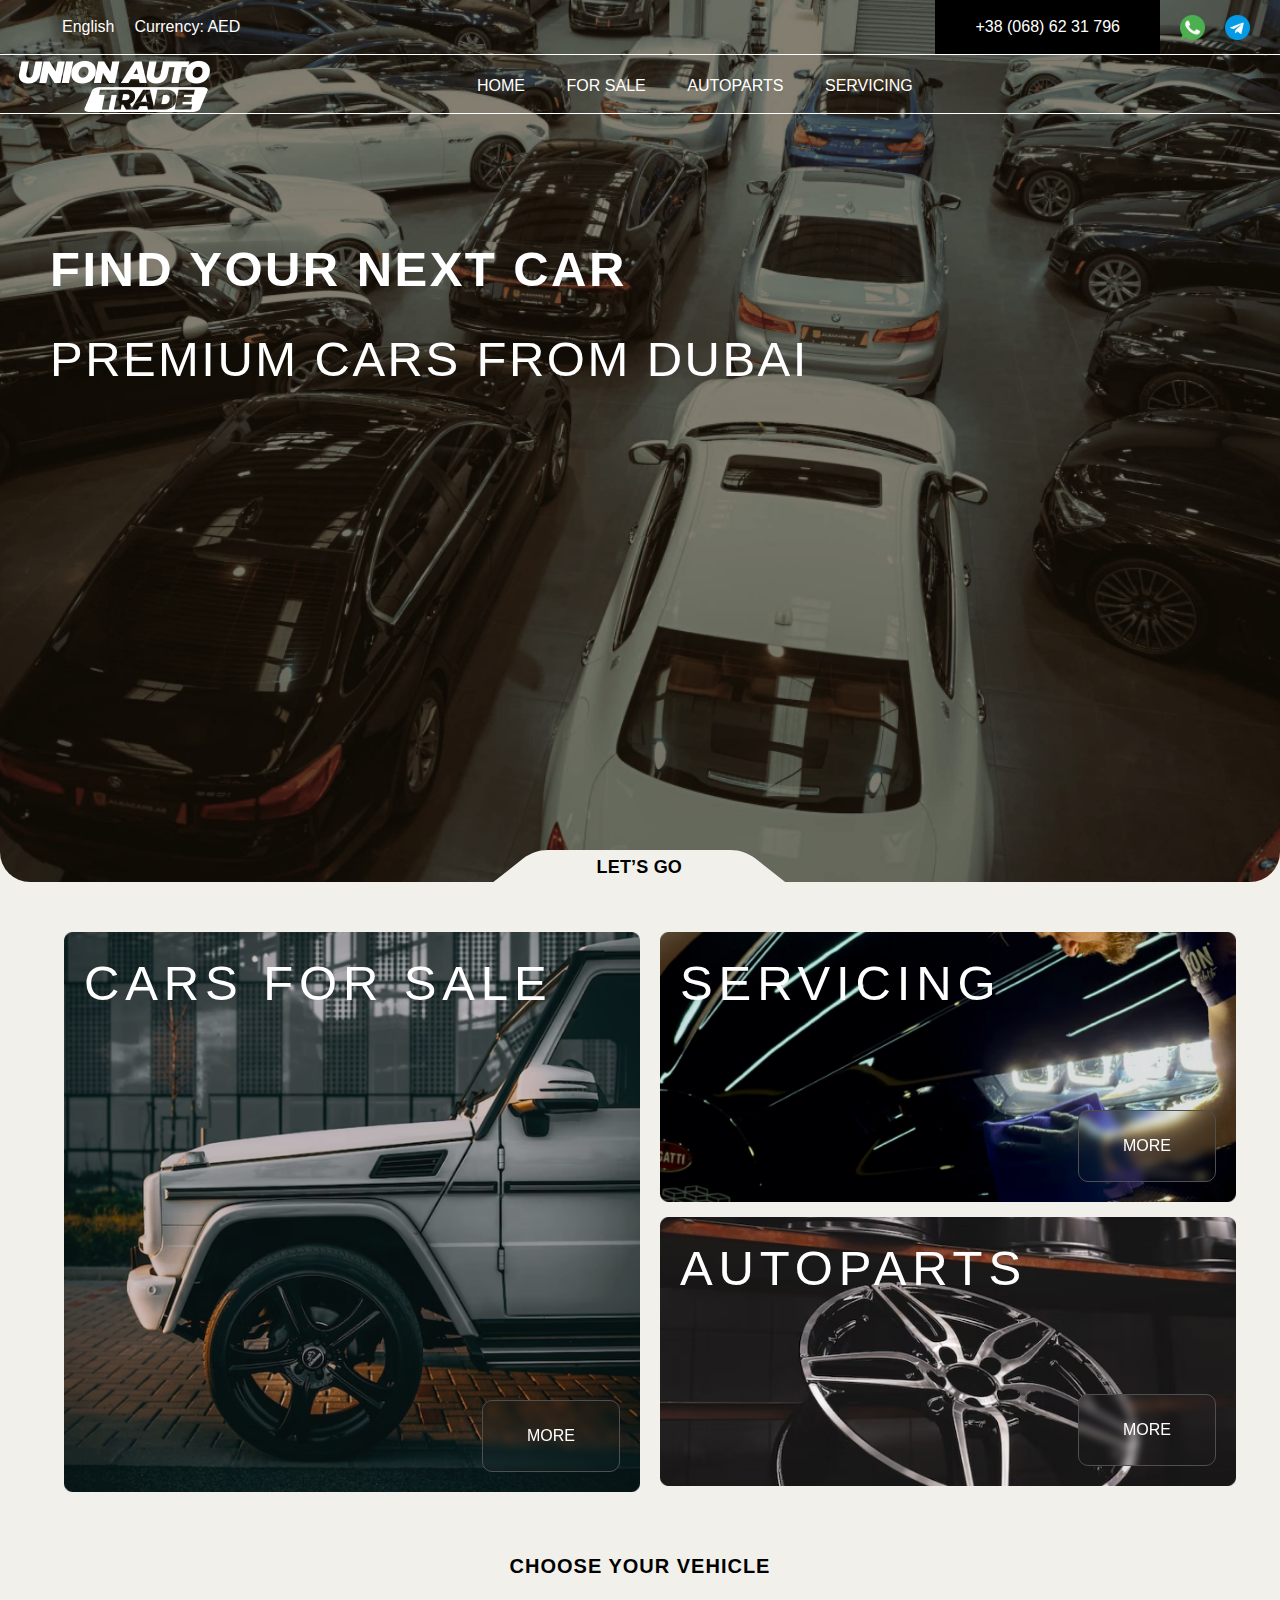
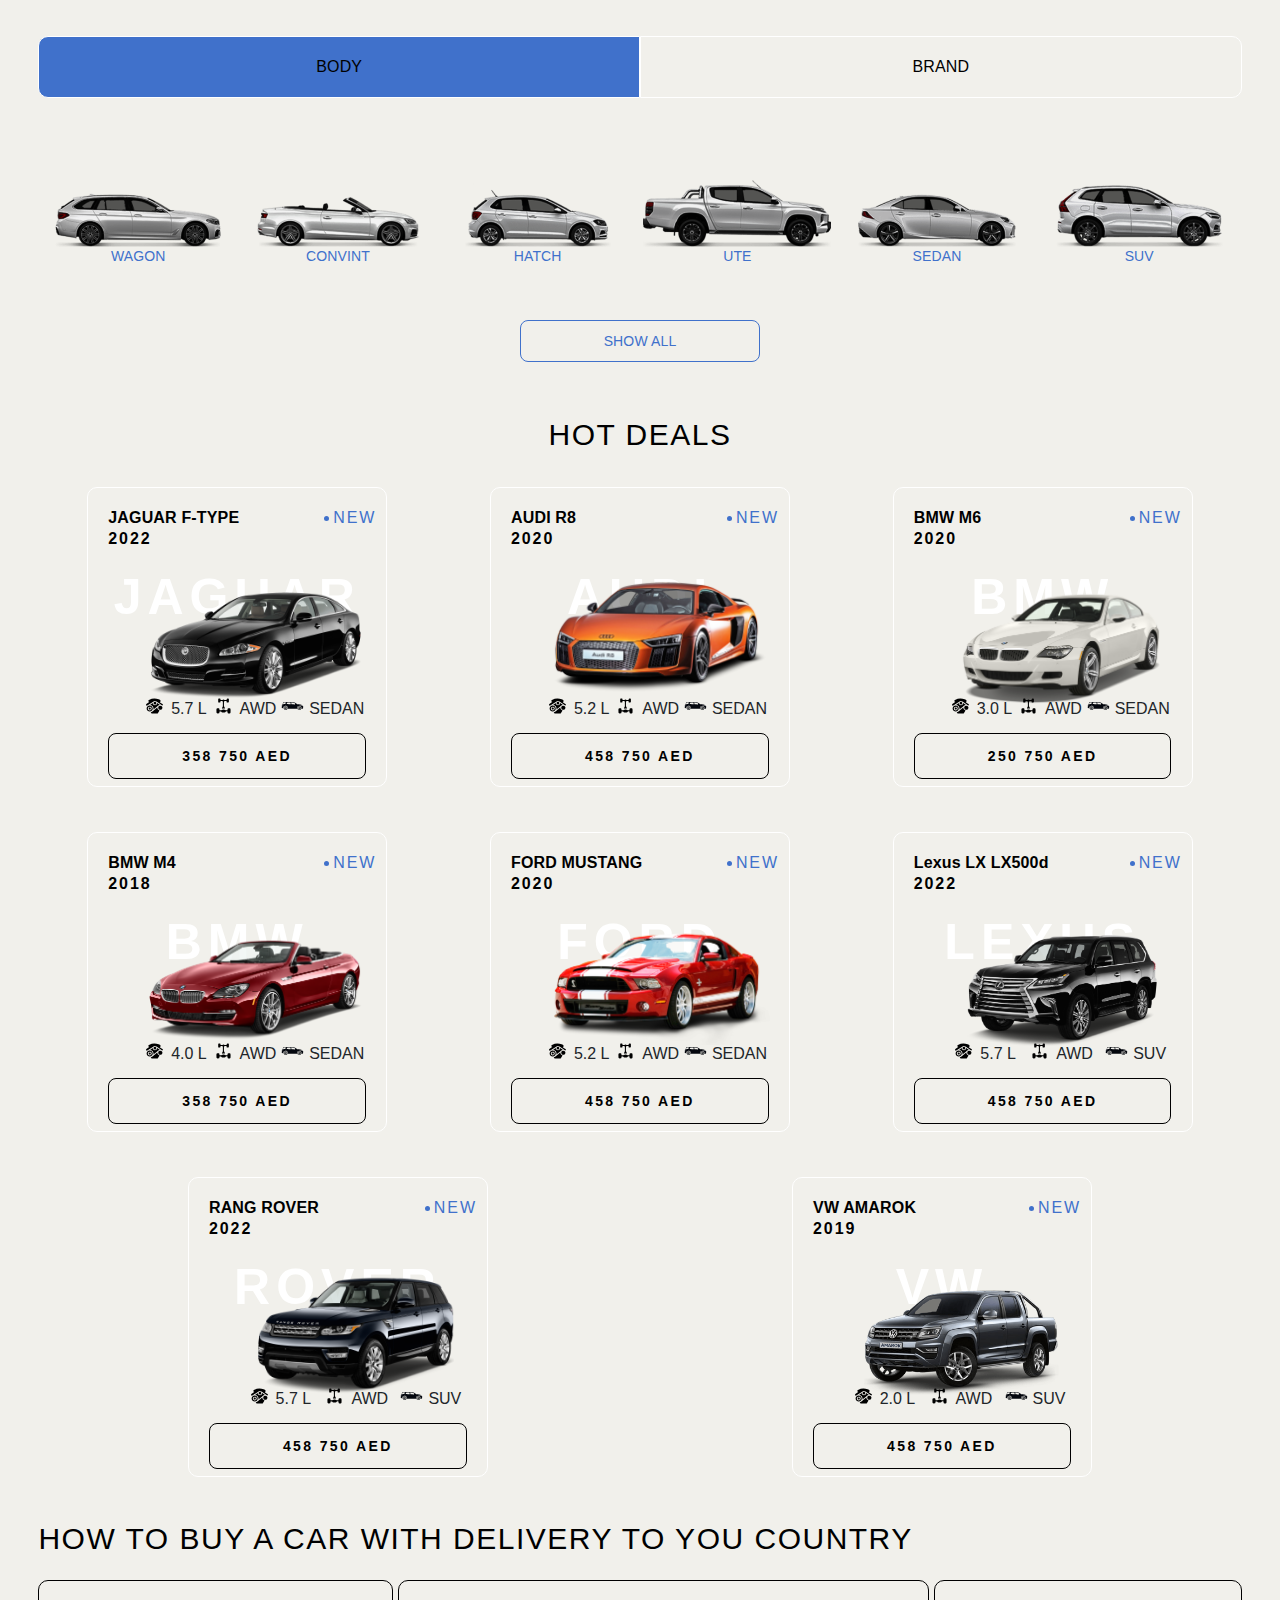
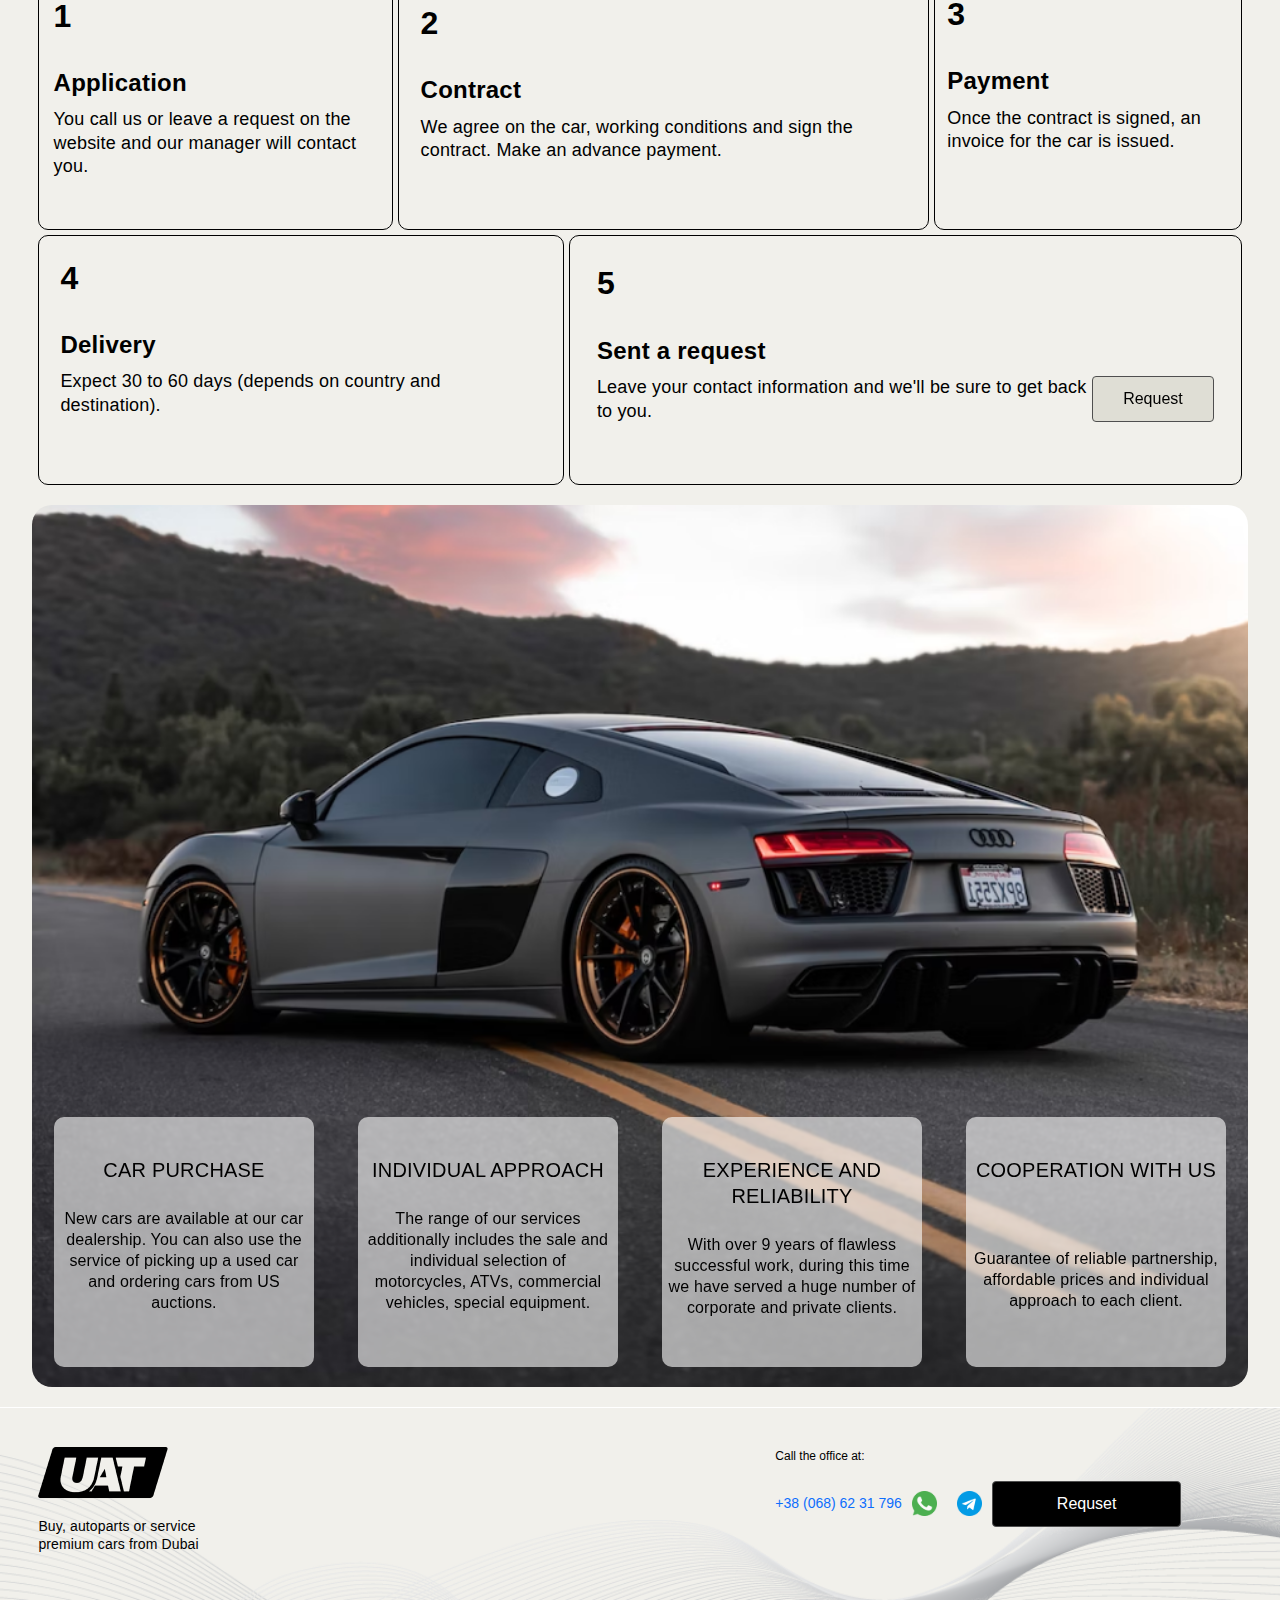
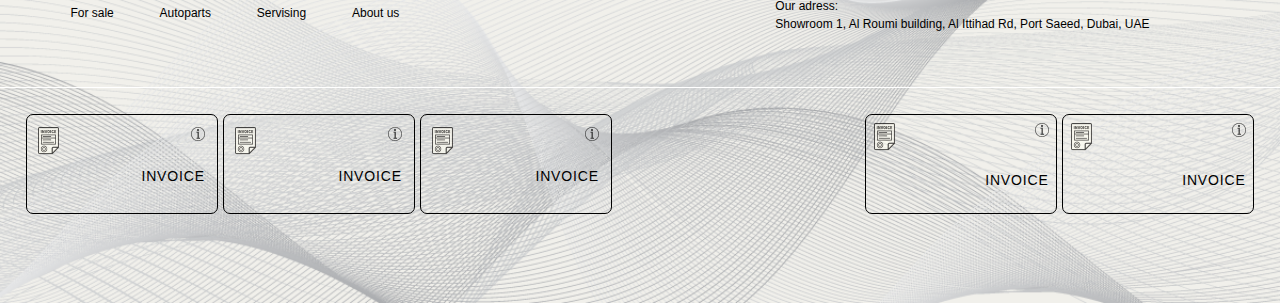
==== commit 2ff65742: "apd" ====
--- a/index.html
+++ b/index.html
@@ -14,8 +14,8 @@
       <header class="header_white">
         <div class="header_custom">
           <ul class="header_custom_nav">
-            <li class="header_custom_item">English</li>
-            <li class="header_custom_item">Currency: AED</li>
+            <li class="header_custom_item hvr">English</li>
+            <li class="header_custom_item hvr">Currency: AED</li>
           </ul>
           <div class="header_custom_contact">
             <a class="custom_contact_number" href="tel:+380686231796"
@@ -23,12 +23,12 @@
             >
 
             <img
-              class="header_logo_whatsap"
+              class="header_logo_whatsap hvr"
               src="./image/main_baner/whatsapp_icon.svg"
               alt="WhatsAPP_logo"
             />
             <img
-              class="header_logo_telegram"
+              class="header_logo_telegram hvr"
               src="./image/main_baner/telegram_icon.svg"
               alt="Telegram_logo"
             />
@@ -54,16 +54,20 @@
               <div class="collapse navbar-collapse" id="navbarTogglerDemo03">
                 <ul class="navbar-nav me-auto mb-2 mb-lg-0">
                   <li class="nav-item">
-                    <a class="nav-link" href="./index.html">HOME</a>
+                    <a class="nav-link hvr" href="./index.html">HOME</a>
                   </li>
                   <li class="nav-item">
-                    <a class="nav-link" href="./for_sale.html">FOR SALE</a>
+                    <a class="nav-link hvr" href="./for_sale.html">FOR SALE</a>
+                  </li>
+                  <li class="nav-item hvr">
+                    <a class="nav-link hvr" href="./car_parts.html"
+                      >AUTOPARTS</a
+                    >
                   </li>
                   <li class="nav-item">
-                    <a class="nav-link" href="./car_parts.html">AUTOPARTS</a>
-                  </li>
-                  <li class="nav-item">
-                    <a class="nav-link" href="./servising.html">SERVICING</a>
+                    <a class="nav-link hvr" href="./servising.html"
+                      >SERVICING</a
+                    >
                   </li>
                 </ul>
               </div>
@@ -84,7 +88,7 @@
               src="./image/main_baner/logo.svg"
               alt=""
             />
-            <p class="baner_logo_text">LET’S GO</p>
+            <p class="baner_logo_text hvr">LET’S GO</p>
           </div>
         </div>
       </section>
@@ -140,8 +144,8 @@
     <section class="choose_type">
       <p class="choose_type_title">CHOOSE YOUR VEHICLE</p>
       <div class="choose_type_nav">
-        <a name="A1" class="choose_type_body" href="">BODY </a>
-        <a class="choose_type_brand" href="">BRAND</a>
+        <a class="choose_type_body hvr" href="">BODY </a>
+        <a class="choose_type_brand hvr" href="">BRAND</a>
       </div>
       <div class="choose_type_body_box">
         <div class="body_type">
@@ -202,20 +206,20 @@
           <img
             class="hot_deals_img"
             src="./image/hot_deals/jaguar.png"
-            alt=""
+            alt="jaguar"
           />
           <ul class="hot_deals_char">
             <li class="hot_deals_char_item1">5.7 L</li>
             <li class="hot_deals_char_item2">AWD</li>
             <li class="hot_deals_char_item3">SEDAN</li>
           </ul>
-          <a class="hot_deals_btn" href="">358 750 AED</a>
+          <a class="hot_deals_btn" href="./jaguar.html">358 750 AED</a>
 
           <div class="hot_deals_condition">
             <img
               class="hot_deals_cond_logo"
               src="./image/hot_deals/logo.svg"
-              alt=""
+              alt="JAGUAR"
             />
             <p class="hot_deals_cond_title">NEW</p>
           </div>
@@ -680,7 +684,11 @@
         <div class="footer_contact">
           <p class="footer_contact_text">Call the office at:</p>
           <div class="footer_custom_contact">
-            <p class="footer_contact_number">+38 (068) 62 31 796</p>
+            <p class="footer_contact_number">
+              <a class="custom_contact_number" href="tel:+380686231796"
+                >+38 (068) 62 31 796</a
+              >
+            </p>
             <img
               class="footer_logo_whatsap"
               src="./image/main_baner/whatsapp_icon.svg"
--- a/css/main.css
+++ b/css/main.css
@@ -184,6 +184,7 @@
   grid-template-columns: 1fr;
   background-color: #f1f0eb;
   font-family: "Eurostile Extended", sans-serif !important;
+  overflow-x: hidden !important;
 }
 
 .main_page, .main_page_sale {
@@ -796,6 +797,10 @@
   border-bottom: 1px solid #000;
   border-top: 1px solid #000;
 }
+.header .header_page .nav-link:hover {
+  color: red !important;
+  font-weight: 500;
+}
 .header .header_page_logo {
   width: 201px;
   height: 52px;
@@ -1984,13 +1989,18 @@
     display: none;
   }
 }
-.main {
-  width: 100%;
-  height: 100%;
+.main_service {
+  width: 100vw;
+  height: 100vh;
   padding: 5%;
   background-image: url(../image/pngwing.com\ \(4\).png);
   background-position: center;
-  background-size: 70%;
+  background-repeat: no-repeat;
+  background-size: 100%;
+}
+.main_service .main_baner_service_title {
+  font-size: 20vw;
+  text-align: center;
 }
 
 .header_white, .main_page .header, .main_page_sale .header {
@@ -2038,6 +2048,10 @@
   border-bottom: 1px solid white !important;
   border-top: 1px solid white !important;
 }
+.header_white .header_page .nav-link:hover, .main_page .header .header_page .nav-link:hover, .main_page_sale .header .header_page .nav-link:hover {
+  color: red !important;
+  font-weight: 500;
+}
 .header_white .header_page_logo, .main_page .header .header_page_logo, .main_page_sale .header .header_page_logo {
   width: 201px;
   height: 52px;
@@ -2048,12 +2062,6 @@
   display: flex;
   justify-content: center;
   align-items: center;
-}
-.header_white .header_page .header_pege_nav .for_sale_link, .main_page .header .header_page .header_pege_nav .for_sale_link, .main_page_sale .header .header_page .header_pege_nav .for_sale_link {
-  margin-right: 30px;
-  color: white !important;
-  text-decoration: none;
-  font-size: 16px;
 }
 .header_white .navbar, .main_page .header .navbar, .main_page_sale .header .navbar {
   width: 100vw;
@@ -2145,6 +2153,11 @@
   }
 }
 
+.hvr:hover, .main_autoparts .autoparts_card .autoparts_item div .autoparts_card_btn:hover, .header .header_custom_nav .header_custom_item:hover:not(last-child), .main_goods_card .goods_card .goods_card_nav .goods_card_nav_link:hover, .main_goods_card .goods_card .goods_card_box .card_car_char_list .char_list_btn:hover, .footer_dubl .footer_information .footer_information_nav .footer_information_nav .footer_nav_item a:hover, .footer .footer_information .footer_information_nav .footer_information_nav .footer_nav_item a:hover, .hot_deals_card_draft .hot_deals_btn:hover, .hot_deals .hot_deals_box .hot_deals_card .hot_deals_btn:hover {
+  color: rgba(255, 0, 0, 0.729) !important;
+  cursor: pointer;
+}
+
 .main_autoparts {
   display: grid;
   width: 100%;
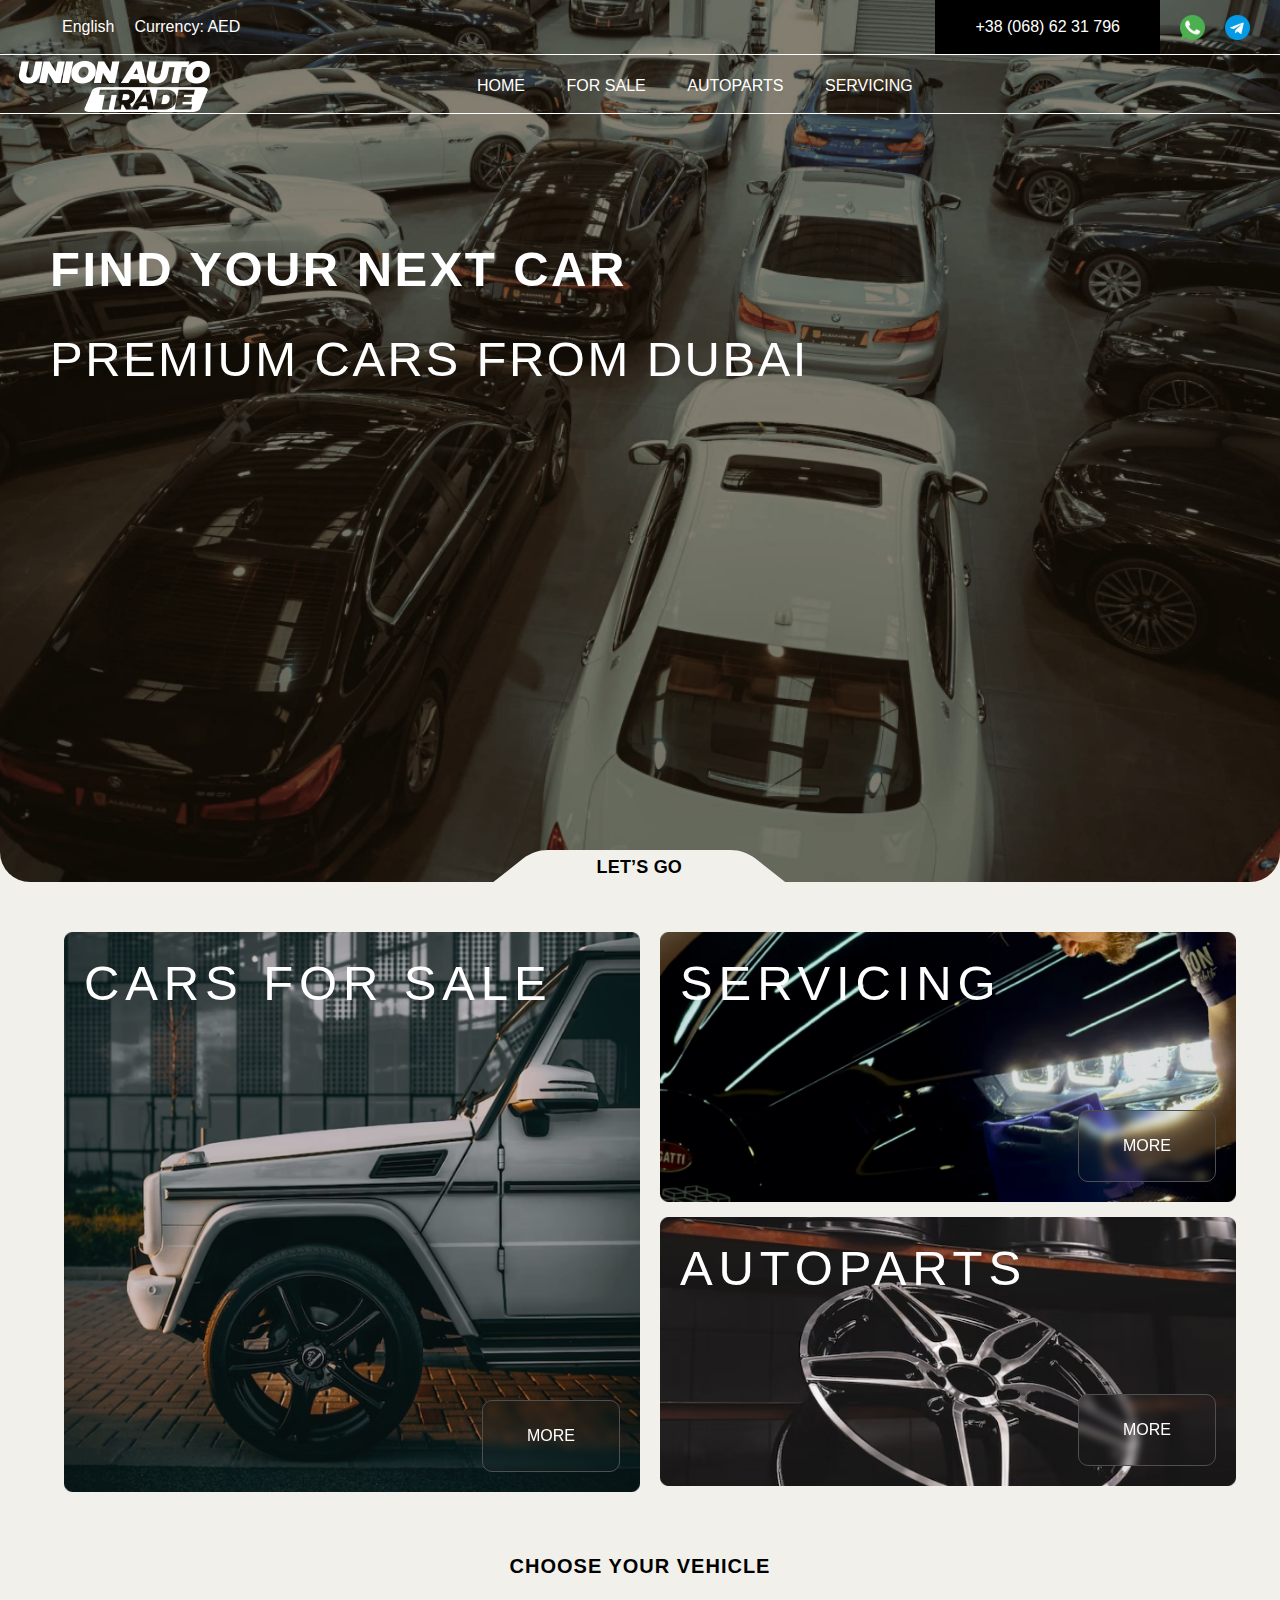
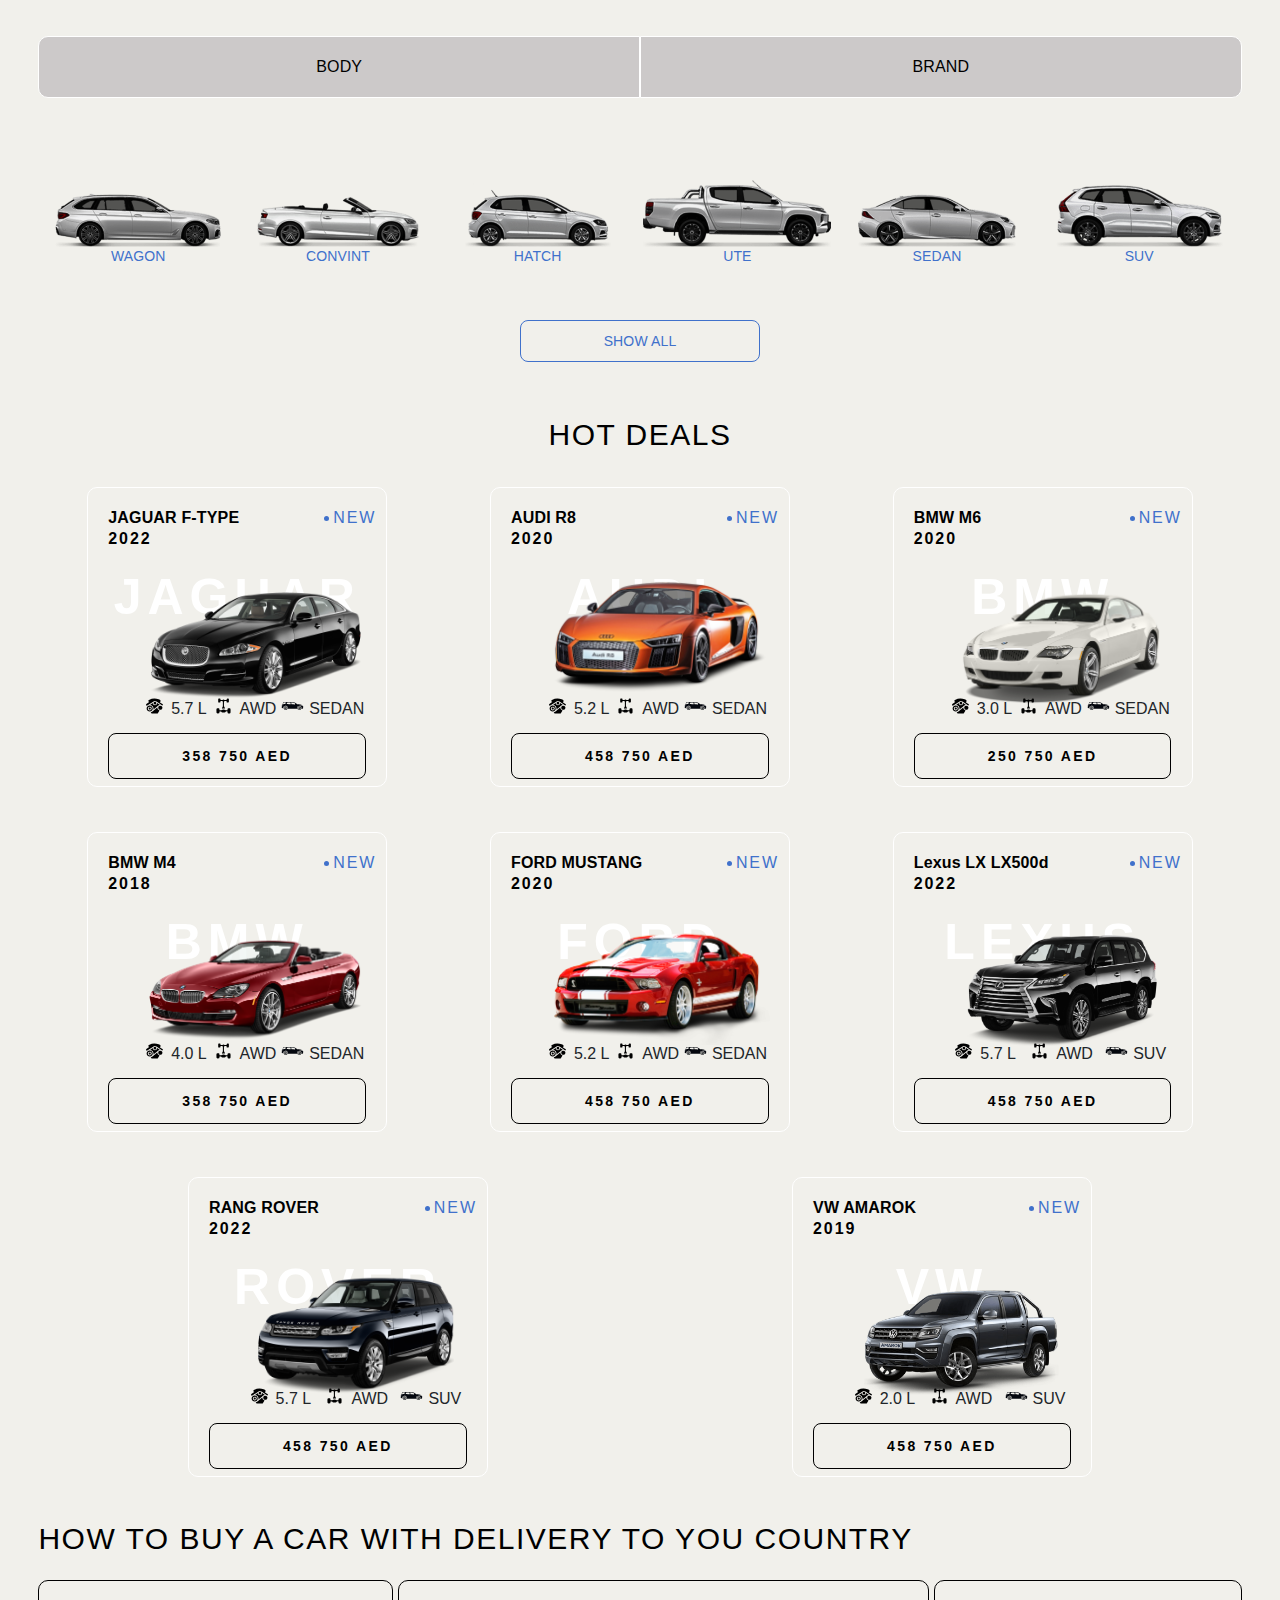
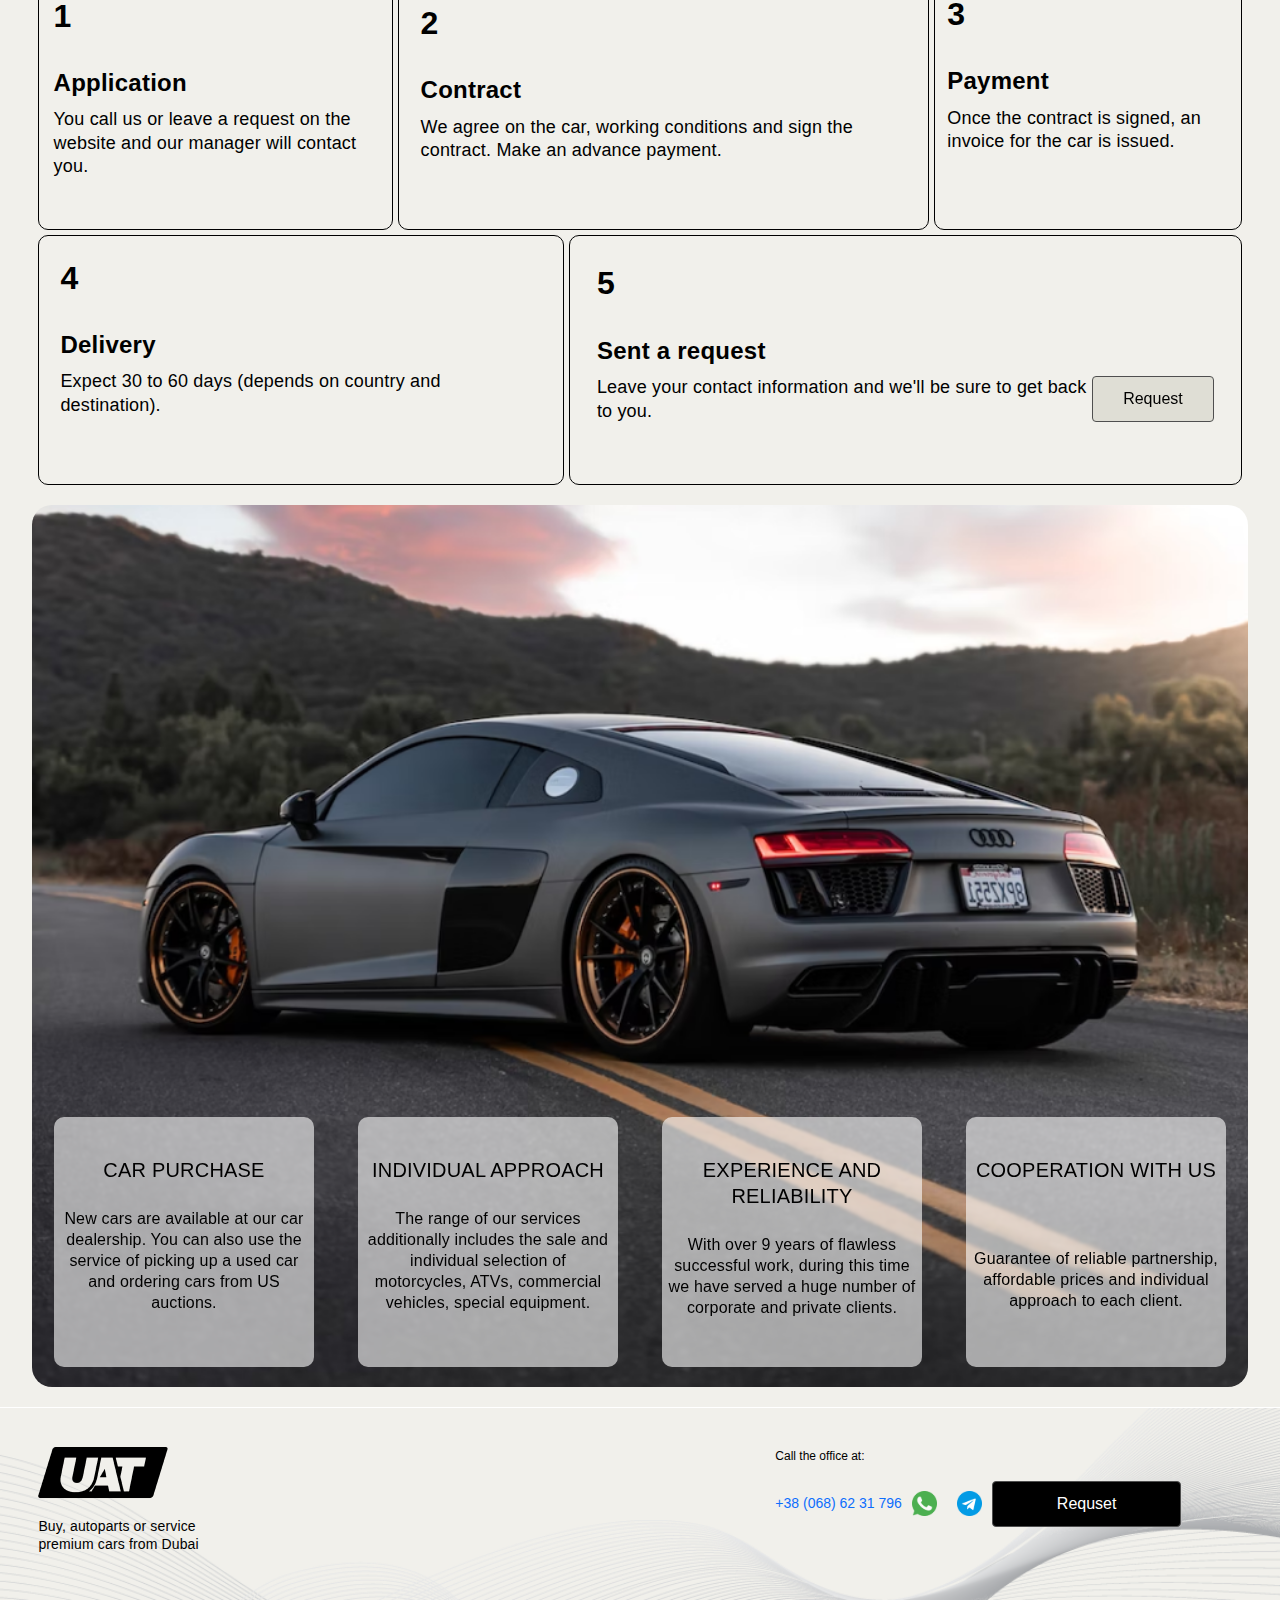
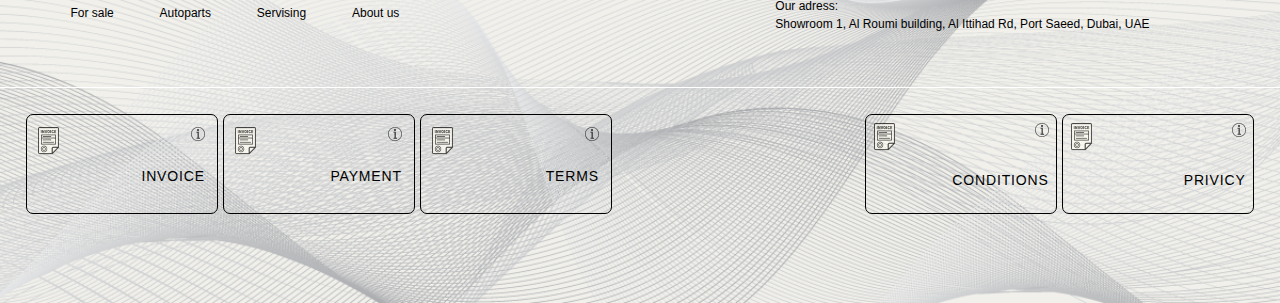
==== commit 5c220949: "upd" ====
--- a/index.html
+++ b/index.html
@@ -287,7 +287,7 @@
             <li class="hot_deals_char_item2">AWD</li>
             <li class="hot_deals_char_item3">SEDAN</li>
           </ul>
-          <a class="hot_deals_btn" href="">358 750 AED</a>
+          <a class="hot_deals_btn" href="./card_lexus.html">358 750 AED</a>
 
           <div class="hot_deals_condition">
             <img
@@ -313,7 +313,7 @@
             <li class="hot_deals_char_item2">AWD</li>
             <li class="hot_deals_char_item3">SEDAN</li>
           </ul>
-          <a class="hot_deals_btn" href="">458 750 AED</a>
+          <a class="hot_deals_btn" href="./card_audi.html">458 750 AED</a>
 
           <div class="hot_deals_condition">
             <img
@@ -357,7 +357,7 @@
             <li class="hot_deals_char_item2">AWD</li>
             <li class="hot_deals_char_item3">SUV</li>
           </ul>
-          <a class="hot_deals_btn" href="">458 750 AED</a>
+          <a class="hot_deals_btn" href="./card_lexus.html">458 750 AED</a>
 
           <div class="hot_deals_condition">
             <img
@@ -383,7 +383,7 @@
             <li class="hot_deals_char_item2">AWD</li>
             <li class="hot_deals_char_item3">SUV</li>
           </ul>
-          <a class="hot_deals_btn" href="">458 750 AED</a>
+          <a class="hot_deals_btn" href="./jaguar.html">458 750 AED</a>
 
           <div class="hot_deals_condition">
             <img
@@ -804,7 +804,7 @@
                 alt=""
               />
             </div>
-            <p class="footer_card_title">INVOICE</p>
+            <p class="footer_card_title">PAYMENT</p>
           </div>
           <div class="footer_card">
             <div class="footer_logo_box">
@@ -819,7 +819,7 @@
                 alt=""
               />
             </div>
-            <p class="footer_card_title">INVOICE</p>
+            <p class="footer_card_title">TERMS</p>
           </div>
         </div>
         <!--  -->
@@ -840,7 +840,7 @@
                 alt=""
               />
             </div>
-            <p class="footer_card_title">INVOICE</p>
+            <p class="footer_card_title">CONDITIONS</p>
           </div>
           <!--  -->
           <!--  -->
@@ -858,7 +858,7 @@
                 alt=""
               />
             </div>
-            <p class="footer_card_title">INVOICE</p>
+            <p class="footer_card_title">PRIVICY</p>
           </div>
           <!--  -->
         </div>
--- a/css/main.css
+++ b/css/main.css
@@ -7,6 +7,20 @@
   box-sizing: border-box !important;
   list-style-type: none !important;
   text-decoration: none !important;
+}
+
+.choose_type_body:hover {
+  background-color: #4071cb;
+}
+.choose_type_body:hover .choose_type_brand {
+  background-color: white;
+}
+
+.choose_type_brand:hover {
+  background-color: #4071cb;
+}
+.choose_type_brand:hover .choose_type_body {
+  background-color: white;
 }
 
 .other_conditions .accordion {
@@ -401,9 +415,6 @@
   padding: 3%;
   gap: 0;
 }
-.choose_type .choose_type_nav .choose_type_body:hover .choose_type_body_box {
-  display: none;
-}
 .choose_type .choose_type_nav .choose_type_body {
   border-radius: 10px 0px 0px 10px;
   width: auto;
@@ -412,6 +423,9 @@
   font-weight: 400;
   font-size: 16px;
   line-height: 130%;
+  background-color: rgb(204, 201, 201);
+}
+.choose_type .choose_type_nav .choose_type_body:hover {
   background-color: #4071cb;
 }
 .choose_type .choose_type_nav .choose_type_brand {
@@ -422,7 +436,11 @@
   font-weight: 400;
   font-size: 16px;
   line-height: 130%;
-  border: 1px solid white;
+  background-color: rgb(204, 201, 201);
+  border: 1px solid #4071cb;
+}
+.choose_type .choose_type_nav .choose_type_brand:hover {
+  background-color: #4071cb;
 }
 .choose_type .choose_type_body_box {
   padding: 3%;
@@ -2153,9 +2171,10 @@
   }
 }
 
-.hvr:hover, .main_autoparts .autoparts_card .autoparts_item div .autoparts_card_btn:hover, .header .header_custom_nav .header_custom_item:hover:not(last-child), .main_goods_card .goods_card .goods_card_nav .goods_card_nav_link:hover, .main_goods_card .goods_card .goods_card_box .card_car_char_list .char_list_btn:hover, .footer_dubl .footer_information .footer_information_nav .footer_information_nav .footer_nav_item a:hover, .footer .footer_information .footer_information_nav .footer_information_nav .footer_nav_item a:hover, .hot_deals_card_draft .hot_deals_btn:hover, .hot_deals .hot_deals_box .hot_deals_card .hot_deals_btn:hover {
+.hvr:hover, .main_autoparts .autoparts_card .autoparts_item div .autoparts_card_btn:hover, .choose_type .choose_type_btn:hover, .header .header_custom_nav .header_custom_item:hover:not(last-child), .main_goods_card .goods_card .goods_card_nav .goods_card_nav_link:hover, .main_goods_card .goods_card .goods_card_box .card_car_char_list .char_list_btn:hover, .footer_dubl .footer_information .footer_information_nav .footer_information_nav .footer_nav_item a:hover, .footer .footer_information .footer_information_nav .footer_information_nav .footer_nav_item a:hover, .hot_deals_card_draft .hot_deals_btn:hover, .hot_deals .hot_deals_box .hot_deals_card .hot_deals_btn:hover {
   color: rgba(255, 0, 0, 0.729) !important;
   cursor: pointer;
+  font-weight: 500;
 }
 
 .main_autoparts {
